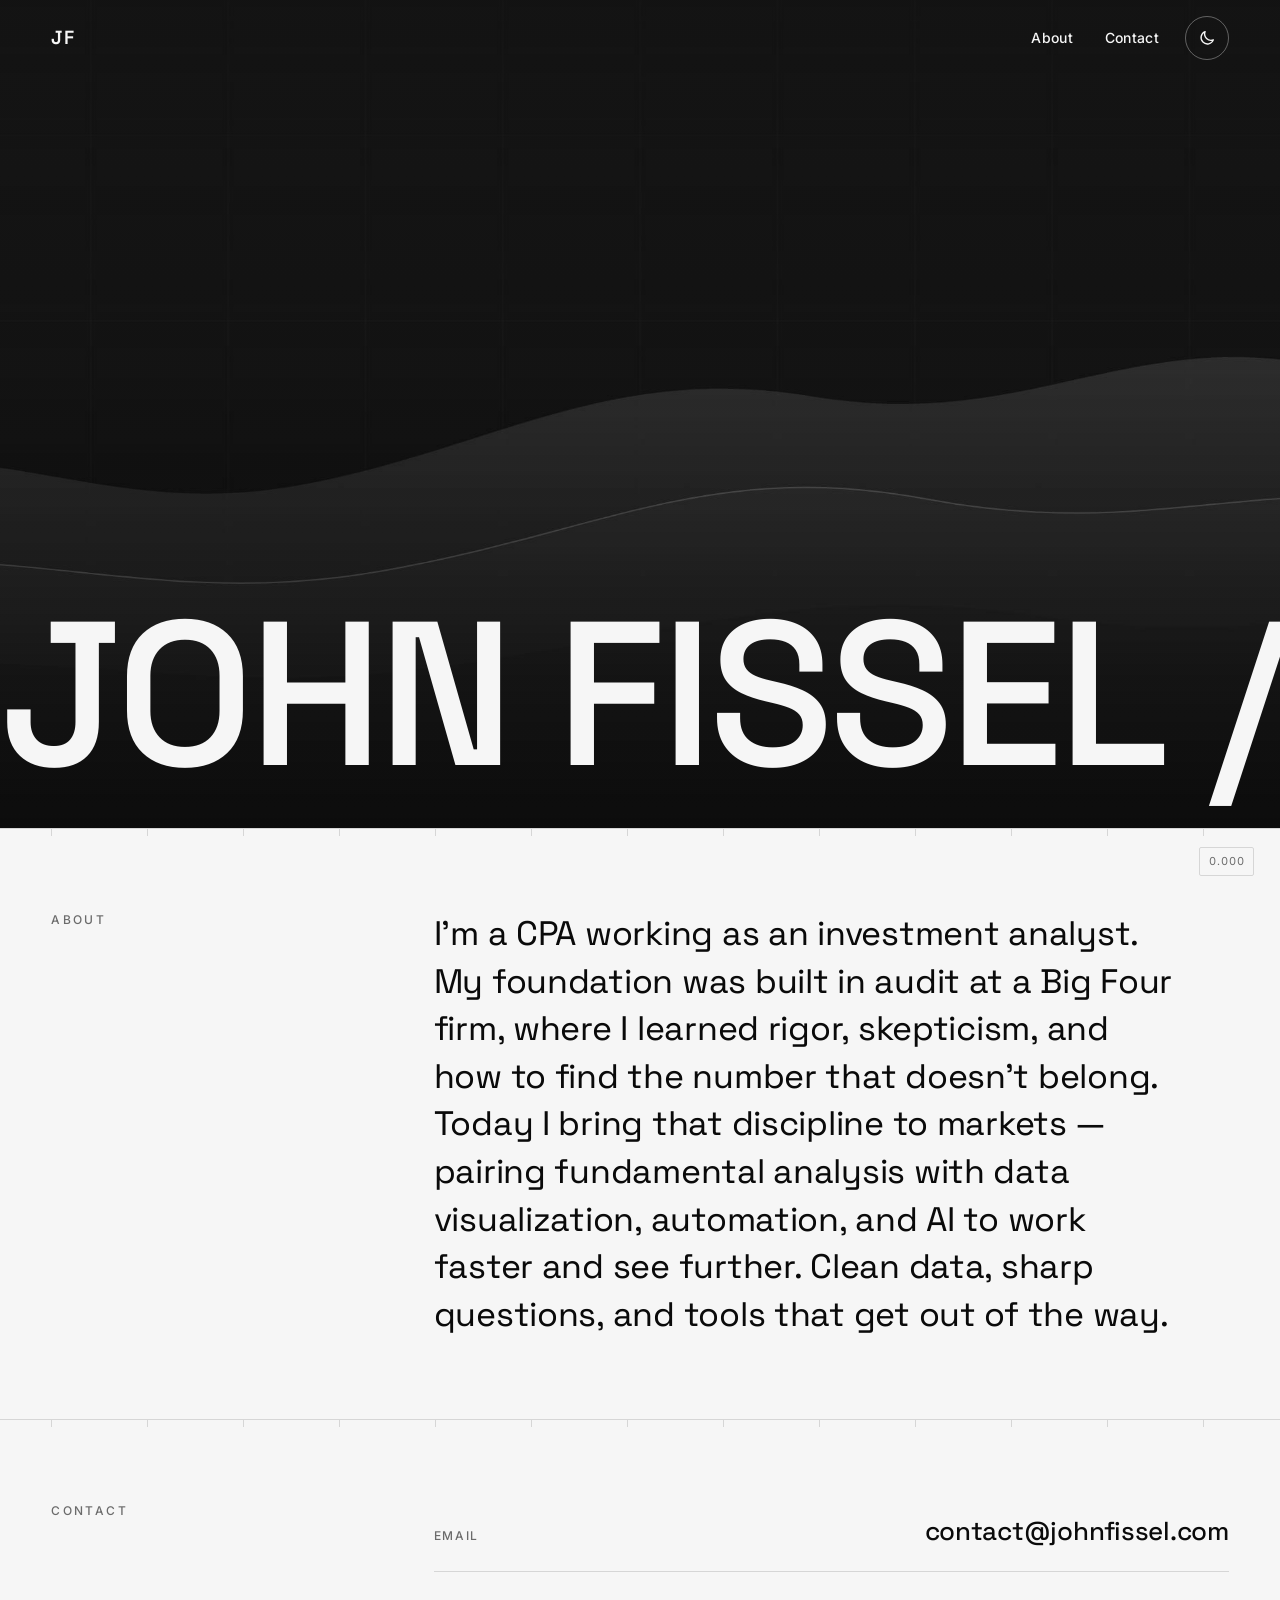
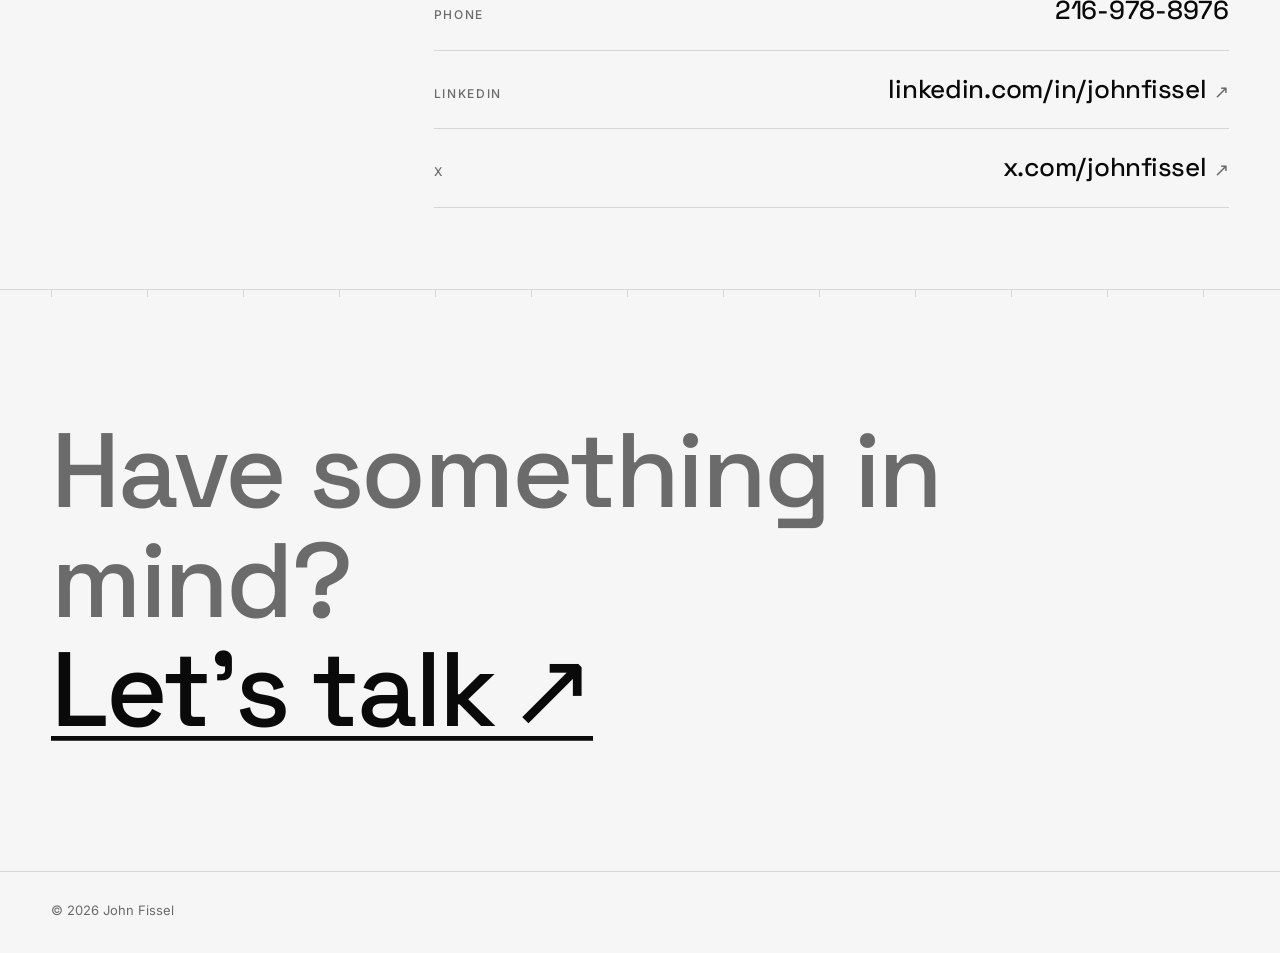
==== index.html @ 2fc59a54 "Merge pull request #1 from jfissel/claude/fissel-personal-website-skhqbv Add complete personal site " ====
<!doctype html>
<html lang="en">
<head>
  <meta charset="utf-8">
  <meta name="viewport" content="width=device-width, initial-scale=1">
  <title>John Fissel — CPA / Investment Analyst</title>
  <meta name="description" content="John Fissel is a CPA working as an investment analyst — pairing fundamental analysis with data visualization, automation, analytics, and AI.">
  <link rel="canonical" href="https://johnfissel.com/">

  <meta name="theme-color" media="(prefers-color-scheme: light)" content="#f6f6f6">
  <meta name="theme-color" media="(prefers-color-scheme: dark)" content="#0a0a0a">

  <meta property="og:type" content="website">
  <meta property="og:url" content="https://johnfissel.com/">
  <meta property="og:title" content="John Fissel — CPA / Investment Analyst">
  <meta property="og:description" content="CPA working as an investment analyst — data visualization, automation, analytics, and AI.">
  <meta property="og:image" content="https://johnfissel.com/assets/og.png">
  <meta property="og:image:width" content="1200">
  <meta property="og:image:height" content="630">
  <meta property="og:image:alt" content="John Fissel — CPA / Investment Analyst">
  <meta name="twitter:card" content="summary_large_image">
  <meta name="twitter:title" content="John Fissel — CPA / Investment Analyst">
  <meta name="twitter:description" content="CPA working as an investment analyst — data visualization, automation, analytics, and AI.">
  <meta name="twitter:image" content="https://johnfissel.com/assets/og.png">
  <meta name="twitter:creator" content="@johnfissel">

  <link rel="icon" href="/assets/icon.svg" type="image/svg+xml">
  <link rel="apple-touch-icon" href="/assets/apple-touch-icon.png">

  <link rel="preload" href="/assets/fonts/space-grotesk-var.06408904.woff2" as="font" type="font/woff2" crossorigin>
  <link rel="preload" href="/assets/fonts/inter-var.3100e775.woff2" as="font" type="font/woff2" crossorigin>

  <script>(function(){var d=document.documentElement;d.classList.add("js");try{var t=localStorage.getItem("theme");if(t==="light"||t==="dark")d.dataset.theme=t;}catch(e){}})()</script>

  <link rel="stylesheet" href="/styles.css">
  <script src="/main.js" defer></script>

  <script type="application/ld+json">{"@context":"https://schema.org","@type":"Person","name":"John Fissel","url":"https://johnfissel.com/","jobTitle":"CPA / Investment Analyst","email":"mailto:contact@johnfissel.com","sameAs":["https://www.linkedin.com/in/johnfissel/","https://x.com/johnfissel"]}</script>
</head>
<body id="top">
  <a class="skip" href="#main">Skip to content</a>

  <header class="site-head">
    <nav class="nav" aria-label="Primary">
      <a class="brand" href="#top" aria-label="John Fissel — home">JF</a>
      <ul class="nav-links">
        <li><a class="nav-link u-sweep" href="#about">About</a></li>
        <li><a class="nav-link u-sweep" href="#contact">Contact</a></li>
      </ul>
      <button class="theme-toggle" id="theme-toggle" type="button" aria-label="Toggle dark mode" aria-pressed="false">
        <svg class="icon-sun" viewBox="0 0 24 24" width="18" height="18" aria-hidden="true" fill="none" stroke="currentColor" stroke-width="1.75" stroke-linecap="round">
          <circle cx="12" cy="12" r="4.25"></circle>
          <path d="M12 2.5v2.4M12 19.1v2.4M2.5 12h2.4M19.1 12h2.4M5.28 5.28l1.7 1.7M17.02 17.02l1.7 1.7M18.72 5.28l-1.7 1.7M6.98 17.02l-1.7 1.7"></path>
        </svg>
        <svg class="icon-moon" viewBox="0 0 24 24" width="18" height="18" aria-hidden="true" fill="none" stroke="currentColor" stroke-width="1.75" stroke-linecap="round" stroke-linejoin="round">
          <path d="M20.5 14.5A8.5 8.5 0 0 1 9.5 3.5a8.5 8.5 0 1 0 11 11Z"></path>
        </svg>
      </button>
    </nav>
  </header>

  <main id="main">
    <section class="hero" aria-labelledby="hero-name">
      <div class="hero-media">
        <!-- ============================================================
             HERO IMAGE — swap here.
             Replace /assets/hero.jpg with any photo (same filename, or
             update this src). Keep width/height in the same ~16:9 ratio.
             CSS applies filter:grayscale(1) + a bottom scrim, so any
             color photo goes monochrome and the name stays readable.
             ============================================================ -->
        <img src="/assets/hero.jpg" width="2400" height="1350" alt="Abstract grayscale landscape of layered chart-like ridgelines" fetchpriority="high" decoding="async">
      </div>
      <h1 class="hero-line" id="hero-name">
        <span class="hero-line-in">
          <span class="marquee-track">
            <span class="marquee-item">John Fissel&nbsp;/ CPA&nbsp;/ Investment Analyst&nbsp;/&nbsp;</span>
            <span class="marquee-item" aria-hidden="true">John Fissel&nbsp;/ CPA&nbsp;/ Investment Analyst&nbsp;/&nbsp;</span>
          </span>
        </span>
      </h1>
    </section>

    <section class="section" id="about" data-reveal>
      <div class="rail">
        <h2 class="label">About</h2>
      </div>
      <div class="content reveal-group">
        <p class="lede">I’m a CPA working as an investment analyst. My foundation was built in audit at a Big&nbsp;Four firm, where I learned rigor, skepticism, and how to find the number that doesn’t belong. Today I bring that discipline to markets — pairing fundamental analysis with data visualization, automation, and AI to work faster and see further. Clean data, sharp questions, and tools that get out of the way.</p>
      </div>
    </section>

    <section class="section" id="contact" data-reveal>
      <div class="rail">
        <h2 class="label">Contact</h2>
      </div>
      <div class="content">
        <ul class="contact-list reveal-group">
          <li>
            <a class="contact-row" href="mailto:contact@johnfissel.com">
              <span class="contact-label">Email</span>
              <span class="contact-value u-sweep">contact@johnfissel.com</span>
            </a>
          </li>
          <li>
            <a class="contact-row" href="tel:+12169788976">
              <span class="contact-label">Phone</span>
              <span class="contact-value u-sweep">216-978-8976</span>
            </a>
          </li>
          <li>
            <a class="contact-row" href="https://www.linkedin.com/in/johnfissel/" target="_blank" rel="noopener">
              <span class="contact-label">LinkedIn</span>
              <span class="contact-value u-sweep">linkedin.com/in/johnfissel<span class="ext" aria-hidden="true">&nearr;</span></span>
            </a>
          </li>
          <li>
            <a class="contact-row" href="https://x.com/johnfissel" target="_blank" rel="noopener">
              <span class="contact-label">X</span>
              <span class="contact-value u-sweep">x.com/johnfissel<span class="ext" aria-hidden="true">&nearr;</span></span>
            </a>
          </li>
        </ul>
      </div>
    </section>

    <section class="cta section" data-reveal>
      <p class="cta-line">
        <span class="cta-quiet">Have something in mind?</span>
        <a class="cta-link" href="mailto:contact@johnfissel.com">Let’s talk<span class="cta-arrow" aria-hidden="true">&nearr;</span></a>
      </p>
    </section>
  </main>

  <footer class="site-foot">
    <p>© <span id="year">2026</span> John Fissel</p>
  </footer>

  <div class="readout" id="readout" aria-hidden="true"><span id="readout-n">0.000</span></div>
</body>
</html>
---- styles.css ----
/* ============================================================
   John Fissel — johnfissel.com
   Monochrome editorial. No dependencies, no build step.
   ============================================================ */

/* ---------- Fonts (self-hosted, variable) ---------- */

@font-face {
  font-family: "Space Grotesk";
  src: url("/assets/fonts/space-grotesk-var.06408904.woff2") format("woff2");
  font-weight: 300 700;
  font-style: normal;
  font-display: swap;
}

@font-face {
  font-family: "Inter";
  src: url("/assets/fonts/inter-var.3100e775.woff2") format("woff2");
  font-weight: 100 900;
  font-style: normal;
  font-display: swap;
}

/* Metric-matched fallbacks — prevent layout shift during font swap */
@font-face {
  font-family: "Space Grotesk Fallback";
  src: local("Arial");
  size-adjust: 101%;
  ascent-override: 98%;
  descent-override: 29%;
  line-gap-override: 0%;
}

@font-face {
  font-family: "Inter Fallback";
  src: local("Arial");
  size-adjust: 107%;
  ascent-override: 90%;
  descent-override: 22.5%;
  line-gap-override: 0%;
}

/* ---------- Design tokens: the grayscale ramp ---------- */

:root {
  /* ramp: near-black → near-white */
  --g-ink:      #0a0a0a;
  --g-coal:     #161616;
  --g-graphite: #2e2e2e;
  --g-slate:    #555555;
  --g-steel:    #6b6b6b; /* muted text on light — 4.9:1 on paper */
  --g-silver:   #9a9a9a; /* muted text on dark  — 7.0:1 on ink   */
  --g-mist:     #d6d6d6;
  --g-fog:      #ededed;
  --g-paper:    #f6f6f6;

  /* semantic (light theme) */
  --bg: var(--g-paper);
  --ink: var(--g-ink);
  --muted: var(--g-steel);
  --hairline: var(--g-mist);
  --surface: var(--g-fog);

  --font-display: "Space Grotesk", "Space Grotesk Fallback", system-ui, sans-serif;
  --font-body: "Inter", "Inter Fallback", system-ui, sans-serif;

  --pad: clamp(1.25rem, 4vw, 4rem);
  --maxw: 84rem;

  --ease-out: cubic-bezier(0.16, 1, 0.3, 1);

  color-scheme: light;
}

@media (prefers-color-scheme: dark) {
  :root:not([data-theme="light"]) {
    --bg: var(--g-ink);
    --ink: var(--g-paper);
    --muted: var(--g-silver);
    --hairline: var(--g-graphite);
    --surface: var(--g-coal);
    color-scheme: dark;
  }
}

:root[data-theme="dark"] {
  --bg: var(--g-ink);
  --ink: var(--g-paper);
  --muted: var(--g-silver);
  --hairline: var(--g-graphite);
  --surface: var(--g-coal);
  color-scheme: dark;
}

/* ---------- Base ---------- */

*,
*::before,
*::after { box-sizing: border-box; }

html {
  scroll-behavior: smooth;
  -webkit-text-size-adjust: 100%;
}

@media (prefers-reduced-motion: reduce) {
  html { scroll-behavior: auto; }
}

body {
  margin: 0;
  background: var(--bg);
  color: var(--ink);
  font-family: var(--font-body);
  font-size: clamp(1rem, 0.95rem + 0.25vw, 1.125rem);
  line-height: 1.6;
  overflow-x: clip;
}

img { max-width: 100%; height: auto; display: block; }

a { color: inherit; text-decoration: none; }

:focus-visible {
  outline: 2px solid var(--ink);
  outline-offset: 3px;
  border-radius: 2px;
}

::selection { background: var(--ink); color: var(--bg); }

.skip {
  position: absolute;
  left: 1rem;
  top: -3.5rem;
  z-index: 100;
  padding: 0.75rem 1.25rem;
  background: var(--ink);
  color: var(--bg);
  font-size: 0.875rem;
  transition: top 0.2s;
}

.skip:focus-visible { top: 1rem; outline-color: var(--bg); }

/* ---------- Underline sweep ---------- */

.u-sweep {
  background-image: linear-gradient(currentColor, currentColor);
  background-repeat: no-repeat;
  background-size: 0% 1px;
  background-position: 0 100%;
  transition: background-size 0.4s var(--ease-out);
}

a:hover .u-sweep,
a.u-sweep:hover,
a:focus-visible .u-sweep,
a.u-sweep:focus-visible { background-size: 100% 1px; }

/* ---------- Header / nav (transparent, overlays the hero) ---------- */

.site-head {
  position: absolute;
  top: 0;
  left: 0;
  right: 0;
  z-index: 10;
  color: var(--g-paper);
}

.site-head :focus-visible { outline-color: var(--g-paper); }

.nav {
  display: flex;
  align-items: center;
  gap: 0.25rem;
  min-height: 4.5rem;
  max-width: var(--maxw);
  margin-inline: auto;
  padding: 0.25rem var(--pad) 0;
}

.brand {
  font-family: var(--font-display);
  font-weight: 600;
  font-size: 1.1875rem;
  letter-spacing: 0.04em;
  padding: 0.75rem 0.75rem 0.75rem 0;
  margin-right: auto;
}

.nav-links {
  display: flex;
  align-items: center;
  list-style: none;
  margin: 0;
  padding: 0;
  gap: 0.25rem;
}

.nav-link {
  display: inline-block;
  padding: 0.75rem 0.875rem;
  font-size: 0.875rem;
  font-weight: 500;
  letter-spacing: 0.02em;
}

.nav-link.u-sweep {
  background-position: 0.875rem calc(100% - 0.5rem);
}

.nav-link.u-sweep:hover,
.nav-link.u-sweep:focus-visible {
  background-size: calc(100% - 1.75rem) 1px;
}

.theme-toggle {
  display: grid;
  place-items: center;
  width: 2.75rem;
  height: 2.75rem;
  margin-left: 0.5rem;
  padding: 0;
  border: 1px solid rgb(246 246 246 / 0.35);
  border-radius: 50%;
  background: transparent;
  color: currentColor;
  cursor: pointer;
  transition: border-color 0.25s, transform 0.25s var(--ease-out);
}

.theme-toggle:hover { border-color: var(--g-paper); }
.theme-toggle:active { transform: scale(0.92); }

/* both icons stacked in the same cell; the active one rotates/fades in */
.theme-toggle svg { grid-area: 1 / 1; }

.theme-toggle .icon-sun { opacity: 0; transform: rotate(-90deg) scale(0.5); }
.theme-toggle .icon-moon { opacity: 1; transform: none; }

@media (prefers-color-scheme: dark) {
  html:not([data-theme]) .theme-toggle .icon-sun { opacity: 1; transform: none; }
  html:not([data-theme]) .theme-toggle .icon-moon { opacity: 0; transform: rotate(90deg) scale(0.5); }
}

:root[data-theme="dark"] .theme-toggle .icon-sun { opacity: 1; transform: none; }
:root[data-theme="dark"] .theme-toggle .icon-moon { opacity: 0; transform: rotate(90deg) scale(0.5); }
:root[data-theme="light"] .theme-toggle .icon-sun { opacity: 0; transform: rotate(-90deg) scale(0.5); }
:root[data-theme="light"] .theme-toggle .icon-moon { opacity: 1; transform: none; }

/* ---------- Hero ---------- */

.hero {
  position: relative;
  overflow: hidden;
  min-height: min(92svh, 62rem);
  display: flex;
  align-items: flex-end;
}

.hero-media {
  position: absolute;
  inset: 0;
  overflow: hidden;
}

.hero-media img {
  position: absolute;
  left: 0;
  top: -6%;
  width: 100%;
  height: 112%;
  object-fit: cover;
  filter: grayscale(1);
  will-change: transform;
}

/* scrim so the name passes contrast over any future photo */
.hero-media::after {
  content: "";
  position: absolute;
  inset: 0;
  background: linear-gradient(180deg, rgb(10 10 10 / 0.45) 0%, rgb(10 10 10 / 0.12) 45%, rgb(10 10 10 / 0.62) 100%);
}

/* one enormous line, drifting horizontally like a slow ticker */
.hero-line {
  position: relative;
  z-index: 1;
  width: 100%;
  margin: 0;
  padding-bottom: clamp(1.25rem, 4vh, 3rem);
  overflow: hidden;
  white-space: nowrap;
  color: var(--g-paper);
  font-family: var(--font-display);
  font-weight: 550;
  font-size: clamp(3.75rem, 16vw, 17rem);
  line-height: 0.95;
  letter-spacing: -0.025em;
  text-transform: uppercase;
}

.hero-line-in { display: inline-block; }

.marquee-track {
  display: inline-block;
  will-change: transform;
}

.marquee-item { display: inline-block; }

/* ---------- Sections: label rail + content ---------- */

.section {
  position: relative;
  max-width: var(--maxw);
  margin-inline: auto;
  padding: clamp(3.5rem, 9vh, 7rem) var(--pad);
  border-top: 1px solid var(--hairline);
}

/* axis ticks along each section's top rule — the chart-grid signature */
.section::before {
  content: "";
  position: absolute;
  top: 0;
  left: var(--pad);
  right: var(--pad);
  height: 7px;
  background-image: linear-gradient(90deg, var(--hairline) 0 1px, transparent 1px);
  background-size: 6rem 100%;
  background-repeat: repeat-x;
}

.section:first-of-type { border-top: 0; }
.section:first-of-type::before { content: none; }

#about, #contact {
  display: grid;
  grid-template-columns: 1fr;
  gap: 2rem;
}

.rail {
  display: flex;
  align-items: baseline;
  gap: 0.75rem;
}

.label {
  margin: 0;
  font-family: var(--font-body);
  font-size: 0.75rem;
  font-weight: 500;
  letter-spacing: 0.2em;
  text-transform: uppercase;
  color: var(--muted);
}

.lede {
  margin: 0;
  max-width: 34ch;
  font-family: var(--font-display);
  font-weight: 420;
  font-size: clamp(1.375rem, 1.05rem + 1.6vw, 2.125rem);
  line-height: 1.4;
  letter-spacing: -0.008em;
  text-wrap: pretty;
}

/* ---------- Contact ---------- */

.contact-list {
  list-style: none;
  margin: -0.5rem 0 0;
  padding: 0;
}

.contact-row {
  display: flex;
  align-items: baseline;
  justify-content: space-between;
  gap: 1rem;
  flex-wrap: wrap;
  padding: 1.125rem 0;
  border-bottom: 1px solid var(--hairline);
}

.contact-label {
  flex: 0 0 6.5rem;
  font-size: 0.75rem;
  font-weight: 500;
  letter-spacing: 0.14em;
  text-transform: uppercase;
  color: var(--muted);
  transition: color 0.25s;
}

.contact-row:hover .contact-label { color: var(--ink); }

.contact-value {
  font-family: var(--font-display);
  font-weight: 480;
  font-size: clamp(1.125rem, 1rem + 0.9vw, 1.625rem);
  letter-spacing: -0.01em;
  overflow-wrap: anywhere;
}

.ext {
  display: inline-block;
  margin-left: 0.4em;
  font-size: 0.7em;
  color: var(--muted);
  transition: transform 0.3s var(--ease-out), color 0.25s;
}

.contact-row:hover .ext {
  transform: translate(0.15em, -0.15em);
  color: var(--ink);
}

/* ---------- CTA ---------- */

.cta { padding-block: clamp(5rem, 14vh, 10rem); }

.cta-line {
  margin: 0;
  font-family: var(--font-display);
  font-weight: 500;
  font-size: clamp(2.375rem, 1rem + 7vw, 7.25rem);
  line-height: 1.04;
  letter-spacing: -0.025em;
}

.cta-quiet {
  display: block;
  color: var(--muted);
}

.cta-link {
  display: inline-block;
  background-image: linear-gradient(currentColor, currentColor);
  background-repeat: no-repeat;
  background-size: 100% 0.045em;
  background-position: 0 96%;
  transition: background-size 0.4s var(--ease-out);
}

.cta-link:hover,
.cta-link:focus-visible { background-size: 0% 0.045em; }

.cta-arrow {
  display: inline-block;
  margin-left: 0.12em;
  transition: transform 0.35s var(--ease-out);
}

.cta-link:hover .cta-arrow { transform: translate(0.08em, -0.08em); }

/* ---------- Footer ---------- */

.site-foot {
  max-width: var(--maxw);
  margin-inline: auto;
  padding: 1.75rem var(--pad) 2rem;
  border-top: 1px solid var(--hairline);
}

.site-foot p {
  margin: 0;
  font-size: 0.8125rem;
  color: var(--muted);
}

/* ---------- The index: scroll-position readout ---------- */

.readout {
  position: fixed;
  right: clamp(0.875rem, 2vw, 2rem);
  bottom: clamp(0.875rem, 2vw, 1.5rem);
  z-index: 50;
  padding: 0.3rem 0.55rem;
  border: 1px solid var(--hairline);
  border-radius: 2px;
  background: var(--bg);
  font-variant-numeric: tabular-nums;
  font-size: 0.6875rem;
  letter-spacing: 0.08em;
  color: var(--muted);
  pointer-events: none;
}

html:not(.js) .readout { display: none; }
html:not(.js) .theme-toggle { display: none; }

/* ---------- Cursor dot (fine pointers only, added by JS) ---------- */

.cursor-dot {
  position: fixed;
  left: 0;
  top: 0;
  z-index: 200;
  width: 6px;
  height: 6px;
  margin: -3px 0 0 -3px;
  border-radius: 50%;
  background: #fff;
  mix-blend-mode: difference;
  pointer-events: none;
  opacity: 0;
  transition: opacity 0.25s, width 0.25s, height 0.25s, margin 0.25s;
}

.cursor-dot.on { opacity: 0.9; }

.cursor-dot.grow {
  width: 14px;
  height: 14px;
  margin: -7px 0 0 -7px;
  opacity: 0.45;
}

/* ============================================================
   Motion. Everything below is skipped for reduced-motion users
   (they get instant, static rendering) and all animations touch
   only transform + opacity.
   ============================================================ */

@media (prefers-reduced-motion: no-preference) {

  /* -- page-load sequence: pure CSS, runs with or without JS -- */

  .hero-media {
    animation: hero-zoom 1.6s var(--ease-out) both;
  }

  @keyframes hero-zoom {
    from { transform: scale(1.055); }
    to { transform: none; }
  }

  .hero-line-in {
    animation: rise 0.9s var(--ease-out) 0.15s both;
  }

  @keyframes rise {
    from { transform: translateY(110%); }
    to { transform: none; }
  }

  /* slow endless drift; track holds two copies, so -50% loops seamlessly */
  .marquee-track {
    animation: marquee 90s linear infinite;
  }

  @keyframes marquee {
    to { transform: translateX(-50%); }
  }

  /* theme toggle: icons rotate/fade through the switch */
  .theme-toggle svg {
    transition: transform 0.5s var(--ease-out), opacity 0.3s linear;
  }

  /* whole-page crossfade while the theme flips; .theme-anim is added by JS
     for ~0.5s around the switch */
  html.theme-anim,
  html.theme-anim body,
  html.theme-anim * {
    transition:
      background-color 0.5s ease,
      color 0.5s ease,
      border-color 0.5s ease,
      fill 0.5s ease,
      stroke 0.5s ease,
      transform 0.5s var(--ease-out) !important;
  }

  .brand { animation: fade-in 0.6s ease 0.1s both; }
  .nav-links li:nth-child(1) { animation: fade-in 0.6s ease 0.3s both; }
  .nav-links li:nth-child(2) { animation: fade-in 0.6s ease 0.42s both; }
  .theme-toggle { animation: fade-in 0.6s ease 0.54s both; }

  @keyframes fade-in {
    from { opacity: 0; transform: translateY(-6px); }
    to { opacity: 1; transform: none; }
  }

  /* -- scroll reveals: only when JS is present to add .in -- */

  html.js [data-reveal] .reveal-group > *,
  html.js .cta .cta-line {
    opacity: 0;
    transform: translateY(1.75rem);
    transition: opacity 0.8s var(--ease-out), transform 0.8s var(--ease-out);
  }

  html.js [data-reveal] .rail {
    opacity: 0;
    transition: opacity 0.8s var(--ease-out);
  }

  html.js [data-reveal] .reveal-group > *:nth-child(2) { transition-delay: 0.09s; }
  html.js [data-reveal] .reveal-group > *:nth-child(3) { transition-delay: 0.18s; }
  html.js [data-reveal] .reveal-group > *:nth-child(4) { transition-delay: 0.27s; }
  html.js [data-reveal] .reveal-group > *:nth-child(5) { transition-delay: 0.36s; }

  html.js [data-reveal].in .reveal-group > *,
  html.js [data-reveal].in .rail,
  html.js .cta.in .cta-line {
    opacity: 1;
    transform: none;
  }
}

/* ---------- Wider screens: the two-column editorial grid ---------- */

@media (min-width: 48rem) {
  #about, #contact {
    grid-template-columns: minmax(0, 1fr) minmax(0, 2.4fr);
    gap: var(--pad);
  }

  .rail {
    flex-direction: column;
    gap: 0.5rem;
  }
}
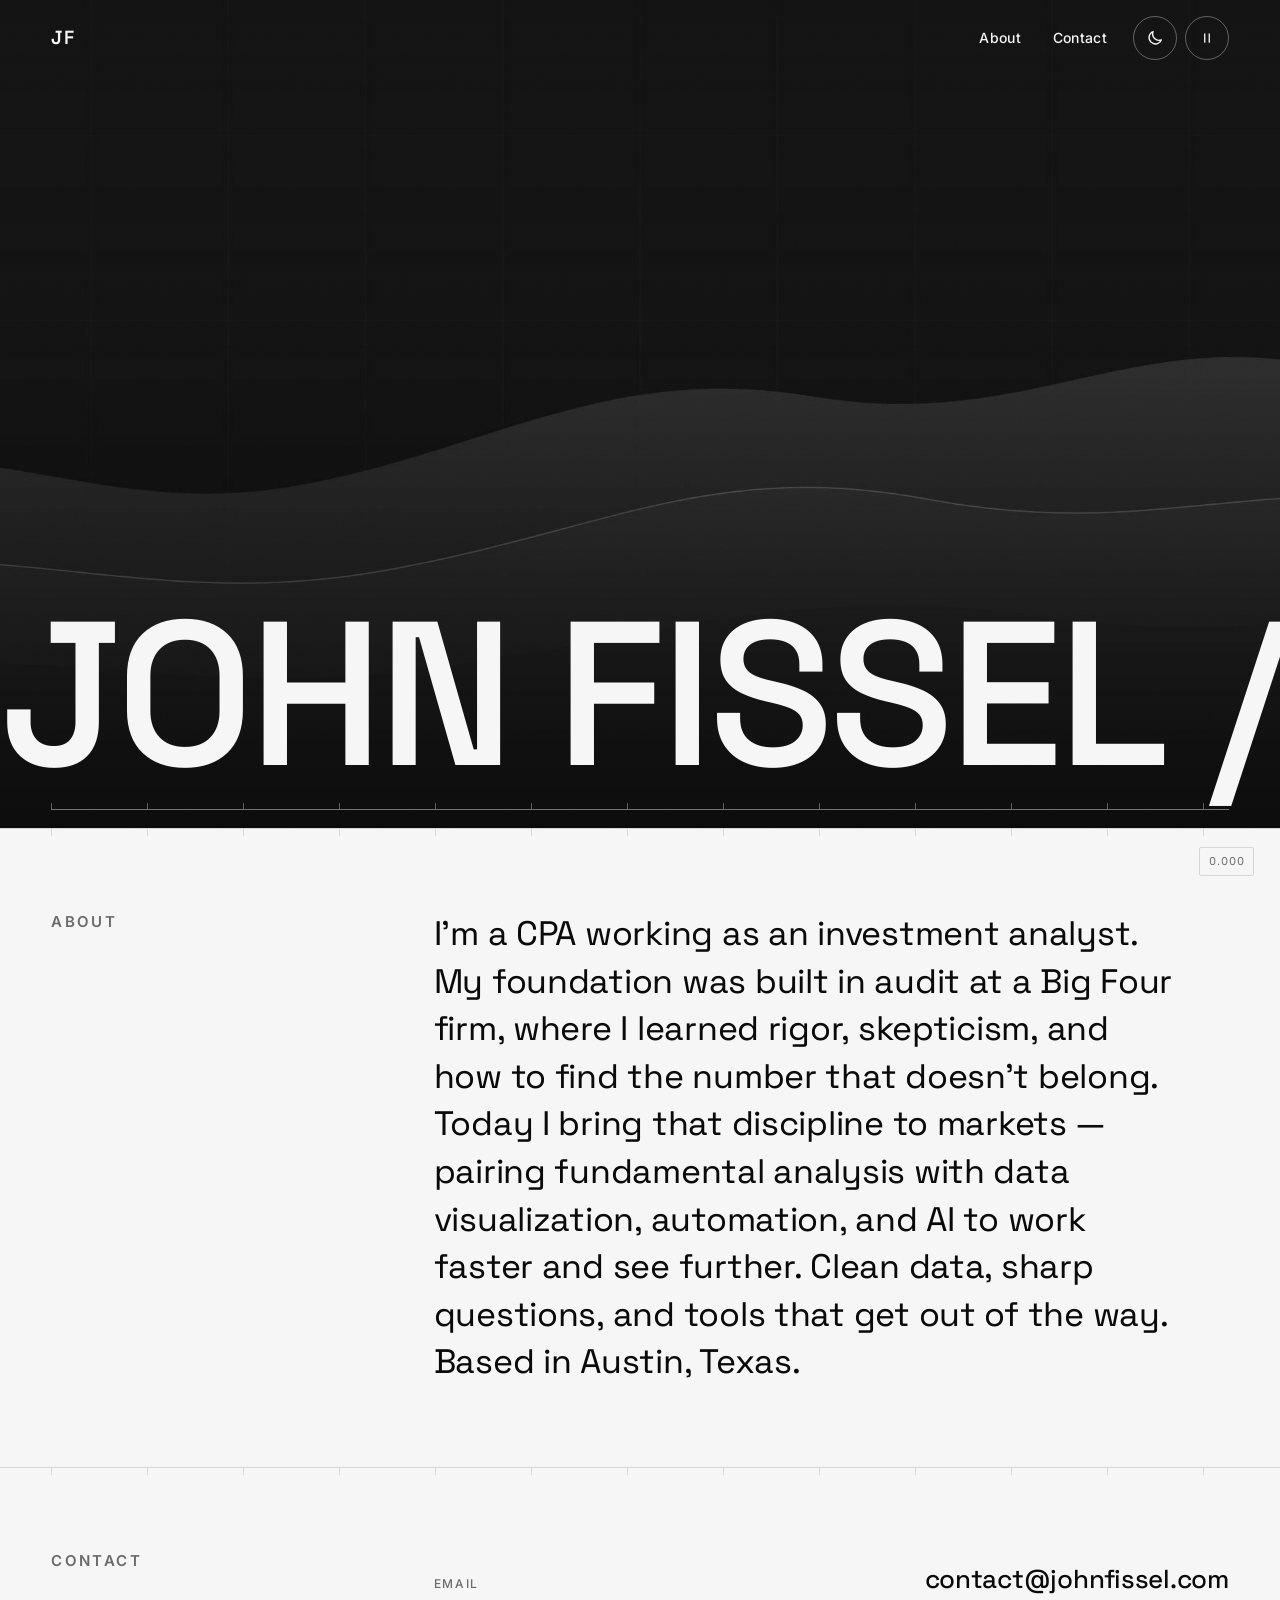
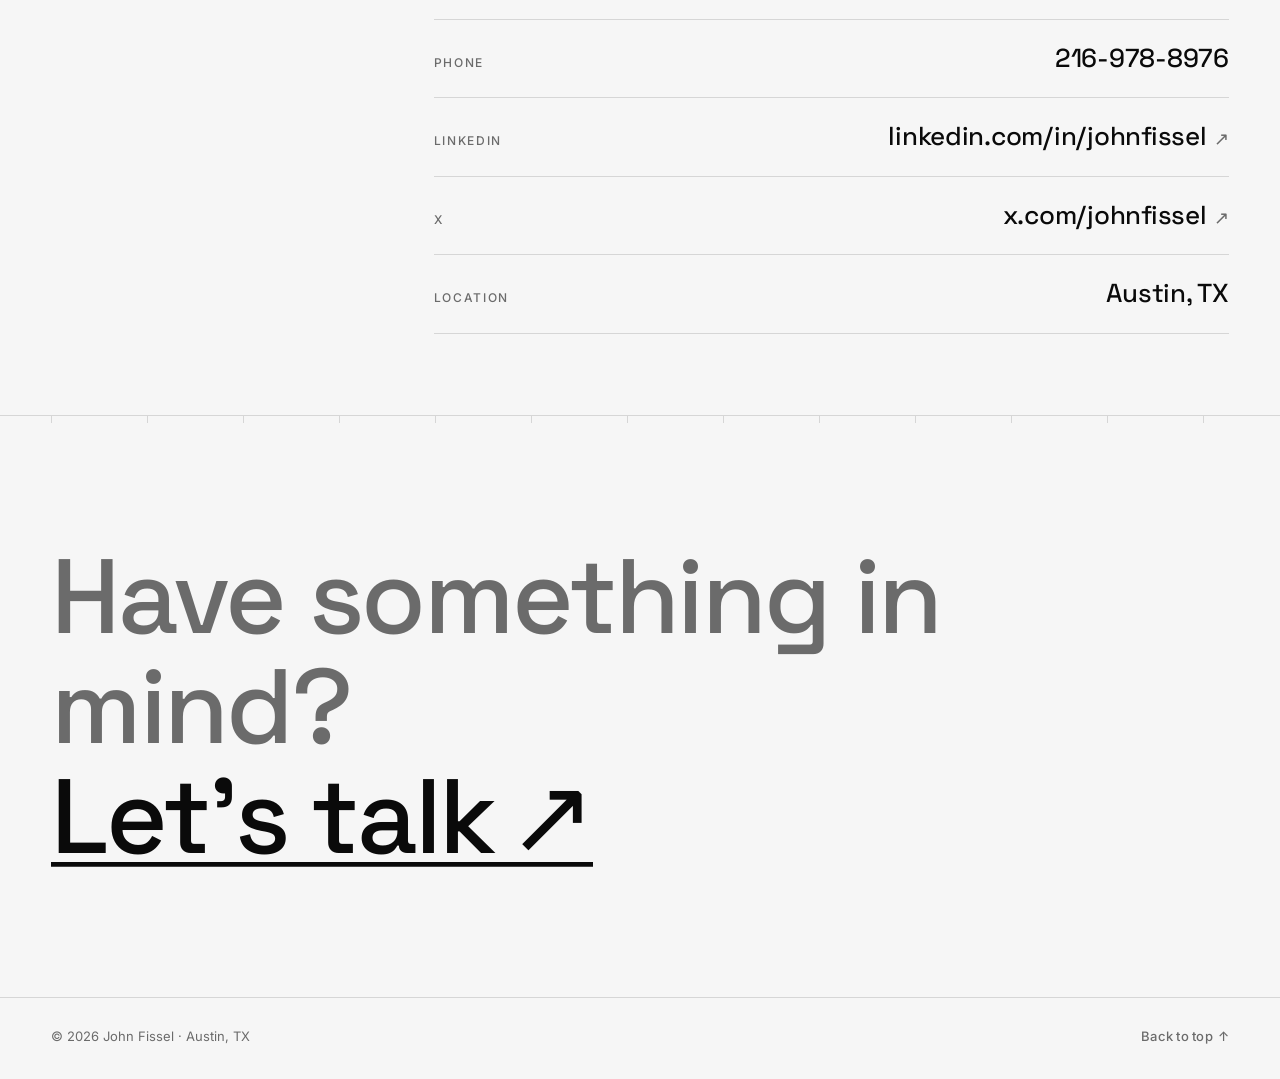
==== commit 1beaa30e: "Add a11y, polish, and analytics groundwork - Add pause/play control for the hero ticker (WCAG 2.2.2)" ====
--- a/index.html
+++ b/index.html
@@ -4,13 +4,14 @@
   <meta charset="utf-8">
   <meta name="viewport" content="width=device-width, initial-scale=1">
   <title>John Fissel — CPA / Investment Analyst</title>
-  <meta name="description" content="John Fissel is a CPA working as an investment analyst — pairing fundamental analysis with data visualization, automation, analytics, and AI.">
+  <meta name="description" content="John Fissel is a CPA working as an investment analyst — pairing fundamental analysis with data visualization, automation, analytics, and AI. Based in Austin, TX.">
   <link rel="canonical" href="https://johnfissel.com/">
 
   <meta name="theme-color" media="(prefers-color-scheme: light)" content="#f6f6f6">
   <meta name="theme-color" media="(prefers-color-scheme: dark)" content="#0a0a0a">
 
   <meta property="og:type" content="website">
+  <meta property="og:site_name" content="John Fissel">
   <meta property="og:url" content="https://johnfissel.com/">
   <meta property="og:title" content="John Fissel — CPA / Investment Analyst">
   <meta property="og:description" content="CPA working as an investment analyst — data visualization, automation, analytics, and AI.">
@@ -35,7 +36,7 @@
   <link rel="stylesheet" href="/styles.css">
   <script src="/main.js" defer></script>
 
-  <script type="application/ld+json">{"@context":"https://schema.org","@type":"Person","name":"John Fissel","url":"https://johnfissel.com/","jobTitle":"CPA / Investment Analyst","email":"mailto:contact@johnfissel.com","sameAs":["https://www.linkedin.com/in/johnfissel/","https://x.com/johnfissel"]}</script>
+  <script type="application/ld+json">{"@context":"https://schema.org","@type":"Person","name":"John Fissel","url":"https://johnfissel.com/","jobTitle":"CPA / Investment Analyst","email":"mailto:contact@johnfissel.com","address":{"@type":"PostalAddress","addressLocality":"Austin","addressRegion":"TX","addressCountry":"US"},"sameAs":["https://www.linkedin.com/in/johnfissel/","https://x.com/johnfissel"]}</script>
 </head>
 <body id="top">
   <a class="skip" href="#main">Skip to content</a>
@@ -47,13 +48,21 @@
         <li><a class="nav-link u-sweep" href="#about">About</a></li>
         <li><a class="nav-link u-sweep" href="#contact">Contact</a></li>
       </ul>
-      <button class="theme-toggle" id="theme-toggle" type="button" aria-label="Toggle dark mode" aria-pressed="false">
+      <button class="icon-btn theme-toggle" id="theme-toggle" type="button" aria-label="Toggle dark mode" aria-pressed="false">
         <svg class="icon-sun" viewBox="0 0 24 24" width="18" height="18" aria-hidden="true" fill="none" stroke="currentColor" stroke-width="1.75" stroke-linecap="round">
           <circle cx="12" cy="12" r="4.25"></circle>
           <path d="M12 2.5v2.4M12 19.1v2.4M2.5 12h2.4M19.1 12h2.4M5.28 5.28l1.7 1.7M17.02 17.02l1.7 1.7M18.72 5.28l-1.7 1.7M6.98 17.02l-1.7 1.7"></path>
         </svg>
         <svg class="icon-moon" viewBox="0 0 24 24" width="18" height="18" aria-hidden="true" fill="none" stroke="currentColor" stroke-width="1.75" stroke-linecap="round" stroke-linejoin="round">
           <path d="M20.5 14.5A8.5 8.5 0 0 1 9.5 3.5a8.5 8.5 0 1 0 11 11Z"></path>
+        </svg>
+      </button>
+      <button class="icon-btn marquee-toggle" id="marquee-toggle" type="button" aria-label="Pause the scrolling headline" aria-pressed="false">
+        <svg class="icon-pause" viewBox="0 0 24 24" width="18" height="18" aria-hidden="true" fill="none" stroke="currentColor" stroke-width="1.75" stroke-linecap="round">
+          <path d="M9 6.5v11M15 6.5v11"></path>
+        </svg>
+        <svg class="icon-play" viewBox="0 0 24 24" width="18" height="18" aria-hidden="true" fill="none" stroke="currentColor" stroke-width="1.75" stroke-linecap="round" stroke-linejoin="round">
+          <path d="M8.5 6.2v11.6L18 12Z"></path>
         </svg>
       </button>
     </nav>
@@ -86,7 +95,7 @@
         <h2 class="label">About</h2>
       </div>
       <div class="content reveal-group">
-        <p class="lede">I’m a CPA working as an investment analyst. My foundation was built in audit at a Big&nbsp;Four firm, where I learned rigor, skepticism, and how to find the number that doesn’t belong. Today I bring that discipline to markets — pairing fundamental analysis with data visualization, automation, and AI to work faster and see further. Clean data, sharp questions, and tools that get out of the way.</p>
+        <p class="lede">I’m a CPA working as an investment analyst. My foundation was built in audit at a Big&nbsp;Four firm, where I learned rigor, skepticism, and how to find the number that doesn’t belong. Today I bring that discipline to markets — pairing fundamental analysis with data visualization, automation, and AI to work faster and see further. Clean data, sharp questions, and tools that get out of the way. Based in Austin, Texas.</p>
       </div>
     </section>
 
@@ -120,6 +129,12 @@
               <span class="contact-value u-sweep">x.com/johnfissel<span class="ext" aria-hidden="true">&nearr;</span></span>
             </a>
           </li>
+          <li>
+            <div class="contact-row">
+              <span class="contact-label">Location</span>
+              <span class="contact-value">Austin, TX</span>
+            </div>
+          </li>
         </ul>
       </div>
     </section>
@@ -133,9 +148,17 @@
   </main>
 
   <footer class="site-foot">
-    <p>© <span id="year">2026</span> John Fissel</p>
+    <p>© <span id="year">2026</span> John Fissel · Austin, TX</p>
+    <a class="foot-top u-sweep" href="#top">Back to top<span class="foot-top-arrow" aria-hidden="true">&uarr;</span></a>
   </footer>
 
   <div class="readout" id="readout" aria-hidden="true"><span id="readout-n">0.000</span></div>
+
+  <!-- Cloudflare Web Analytics (cookie-free). To enable: grab your beacon
+       token from the Cloudflare dashboard → Web Analytics, replace
+       REPLACE_WITH_CF_ANALYTICS_TOKEN below, and uncomment the script tag.
+       The CSP in _headers already allows it.
+  <script defer src="https://static.cloudflareinsights.com/beacon.min.js" data-cf-beacon='{"token": "REPLACE_WITH_CF_ANALYTICS_TOKEN"}'></script>
+  -->
 </body>
 </html>
--- a/styles.css
+++ b/styles.css
@@ -216,12 +216,11 @@
   background-size: calc(100% - 1.75rem) 1px;
 }
 
-.theme-toggle {
+.icon-btn {
   display: grid;
   place-items: center;
   width: 2.75rem;
   height: 2.75rem;
-  margin-left: 0.5rem;
   padding: 0;
   border: 1px solid rgb(246 246 246 / 0.35);
   border-radius: 50%;
@@ -231,14 +230,29 @@
   transition: border-color 0.25s, transform 0.25s var(--ease-out);
 }
 
-.theme-toggle:hover { border-color: var(--g-paper); }
-.theme-toggle:active { transform: scale(0.92); }
+.theme-toggle { margin-left: 0.5rem; }
+.marquee-toggle { margin-left: 0.25rem; }
+
+.icon-btn:hover { border-color: var(--g-paper); }
+.icon-btn:active { transform: scale(0.92); }
 
 /* both icons stacked in the same cell; the active one rotates/fades in */
-.theme-toggle svg { grid-area: 1 / 1; }
+.icon-btn svg { grid-area: 1 / 1; }
 
 .theme-toggle .icon-sun { opacity: 0; transform: rotate(-90deg) scale(0.5); }
 .theme-toggle .icon-moon { opacity: 1; transform: none; }
+
+/* marquee pause/play: pause shows while running, play while paused */
+.marquee-toggle .icon-play { opacity: 0; transform: rotate(-90deg) scale(0.5); }
+.marquee-toggle .icon-pause { opacity: 1; transform: none; }
+
+html.marquee-paused .marquee-toggle .icon-pause { opacity: 0; transform: rotate(90deg) scale(0.5); }
+html.marquee-paused .marquee-toggle .icon-play { opacity: 1; transform: none; }
+
+/* the ticker only animates for motion-OK users; hide the control otherwise */
+@media (prefers-reduced-motion: reduce) {
+  .marquee-toggle { display: none; }
+}
 
 @media (prefers-color-scheme: dark) {
   html:not([data-theme]) .theme-toggle .icon-sun { opacity: 1; transform: none; }
@@ -277,12 +291,42 @@
   will-change: transform;
 }
 
+/* film grain so the photo reads as texture, not a flat JPG */
+.hero-media::before {
+  content: "";
+  position: absolute;
+  inset: 0;
+  z-index: 1;
+  background-image: url("data:image/svg+xml,%3Csvg xmlns='http://www.w3.org/2000/svg' width='160' height='160'%3E%3Cfilter id='n'%3E%3CfeTurbulence type='fractalNoise' baseFrequency='0.9' numOctaves='2' stitchTiles='stitch'/%3E%3C/filter%3E%3Crect width='100%25' height='100%25' filter='url(%23n)'/%3E%3C/svg%3E");
+  background-size: 160px 160px;
+  mix-blend-mode: overlay;
+  opacity: 0.16;
+  pointer-events: none;
+}
+
 /* scrim so the name passes contrast over any future photo */
 .hero-media::after {
   content: "";
   position: absolute;
   inset: 0;
+  z-index: 1;
   background: linear-gradient(180deg, rgb(10 10 10 / 0.45) 0%, rgb(10 10 10 / 0.12) 45%, rgb(10 10 10 / 0.62) 100%);
+}
+
+/* axis baseline with upward ticks — the ticker reads as a chart axis */
+.hero::after {
+  content: "";
+  position: absolute;
+  left: var(--pad);
+  right: var(--pad);
+  bottom: clamp(0.625rem, 2vh, 1.375rem);
+  z-index: 1;
+  height: 7px;
+  border-bottom: 1px solid rgb(246 246 246 / 0.45);
+  background-image: linear-gradient(90deg, rgb(246 246 246 / 0.35) 0 1px, transparent 1px);
+  background-size: 6rem 100%;
+  background-repeat: repeat-x;
+  pointer-events: none;
 }
 
 /* one enormous line, drifting horizontally like a slow ticker */
@@ -338,7 +382,7 @@
 .section:first-of-type { border-top: 0; }
 .section:first-of-type::before { content: none; }
 
-#about, #contact {
+#about, #contact, .error-hero {
   display: grid;
   grid-template-columns: 1fr;
   gap: 2rem;
@@ -353,9 +397,9 @@
 .label {
   margin: 0;
   font-family: var(--font-body);
-  font-size: 0.75rem;
-  font-weight: 500;
-  letter-spacing: 0.2em;
+  font-size: 0.9375rem;
+  font-weight: 600;
+  letter-spacing: 0.16em;
   text-transform: uppercase;
   color: var(--muted);
 }
@@ -399,7 +443,7 @@
   transition: color 0.25s;
 }
 
-.contact-row:hover .contact-label { color: var(--ink); }
+a.contact-row:hover .contact-label { color: var(--ink); }
 
 .contact-value {
   font-family: var(--font-display);
@@ -407,7 +451,10 @@
   font-size: clamp(1.125rem, 1rem + 0.9vw, 1.625rem);
   letter-spacing: -0.01em;
   overflow-wrap: anywhere;
-}
+  transition: transform 0.35s var(--ease-out);
+}
+
+a.contact-row:hover .contact-value { transform: translateX(-0.375rem); }
 
 .ext {
   display: inline-block;
@@ -417,7 +464,7 @@
   transition: transform 0.3s var(--ease-out), color 0.25s;
 }
 
-.contact-row:hover .ext {
+a.contact-row:hover .ext {
   transform: translate(0.15em, -0.15em);
   color: var(--ink);
 }
@@ -463,6 +510,11 @@
 /* ---------- Footer ---------- */
 
 .site-foot {
+  display: flex;
+  align-items: baseline;
+  justify-content: space-between;
+  gap: 1rem;
+  flex-wrap: wrap;
   max-width: var(--maxw);
   margin-inline: auto;
   padding: 1.75rem var(--pad) 2rem;
@@ -474,6 +526,24 @@
   font-size: 0.8125rem;
   color: var(--muted);
 }
+
+.foot-top {
+  font-size: 0.8125rem;
+  font-weight: 500;
+  letter-spacing: 0.02em;
+  color: var(--muted);
+  transition: color 0.25s;
+}
+
+.foot-top:hover { color: var(--ink); }
+
+.foot-top-arrow {
+  display: inline-block;
+  margin-left: 0.35em;
+  transition: transform 0.3s var(--ease-out);
+}
+
+.foot-top:hover .foot-top-arrow { transform: translateY(-0.15em); }
 
 /* ---------- The index: scroll-position readout ---------- */
 
@@ -495,6 +565,35 @@
 
 html:not(.js) .readout { display: none; }
 html:not(.js) .theme-toggle { display: none; }
+html:not(.js) .marquee-toggle { display: none; }
+
+/* ---------- Error page (404.html) ---------- */
+
+.page-error .site-head {
+  position: static;
+  color: var(--ink);
+}
+
+.page-error .site-head :focus-visible { outline-color: var(--ink); }
+
+.page-error .icon-btn { border-color: var(--hairline); }
+.page-error .icon-btn:hover { border-color: var(--ink); }
+
+.error-hero {
+  min-height: 62svh;
+  align-content: center;
+  border-top: 0;
+}
+
+.error-hero::before { content: none; }
+
+.error-cta {
+  margin: 2.25rem 0 0;
+  font-family: var(--font-display);
+  font-weight: 500;
+  font-size: clamp(1.25rem, 1rem + 1.2vw, 1.875rem);
+  letter-spacing: -0.01em;
+}
 
 /* ---------- Cursor dot (fine pointers only, added by JS) ---------- */
 
@@ -556,12 +655,17 @@
     animation: marquee 90s linear infinite;
   }
 
+  /* WCAG 2.2.2 — the nav pause button freezes the ticker in place */
+  html.marquee-paused .marquee-track {
+    animation-play-state: paused;
+  }
+
   @keyframes marquee {
     to { transform: translateX(-50%); }
   }
 
-  /* theme toggle: icons rotate/fade through the switch */
-  .theme-toggle svg {
+  /* toggle buttons: icons rotate/fade through the switch */
+  .icon-btn svg {
     transition: transform 0.5s var(--ease-out), opacity 0.3s linear;
   }
 
@@ -583,6 +687,7 @@
   .nav-links li:nth-child(1) { animation: fade-in 0.6s ease 0.3s both; }
   .nav-links li:nth-child(2) { animation: fade-in 0.6s ease 0.42s both; }
   .theme-toggle { animation: fade-in 0.6s ease 0.54s both; }
+  .marquee-toggle { animation: fade-in 0.6s ease 0.66s both; }
 
   @keyframes fade-in {
     from { opacity: 0; transform: translateY(-6px); }
@@ -619,7 +724,7 @@
 /* ---------- Wider screens: the two-column editorial grid ---------- */
 
 @media (min-width: 48rem) {
-  #about, #contact {
+  #about, #contact, .error-hero {
     grid-template-columns: minmax(0, 1fr) minmax(0, 2.4fr);
     gap: var(--pad);
   }
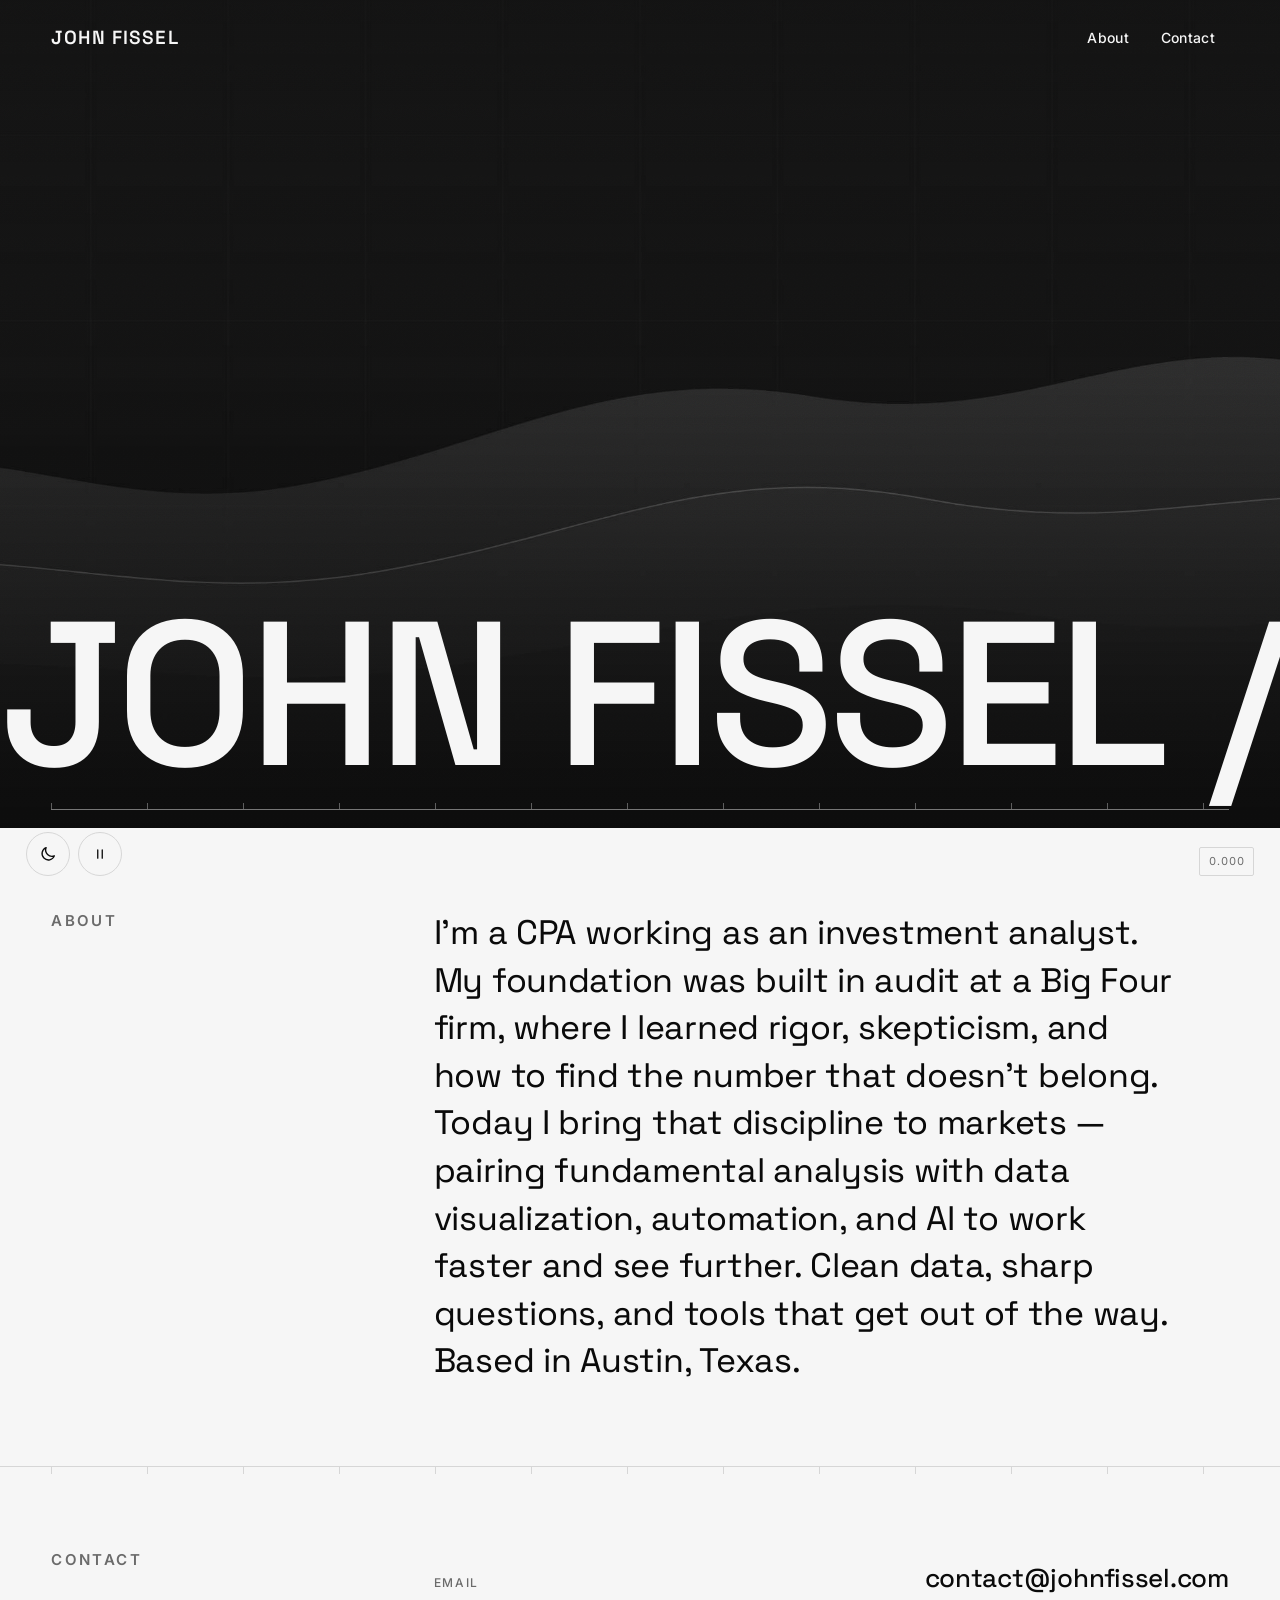
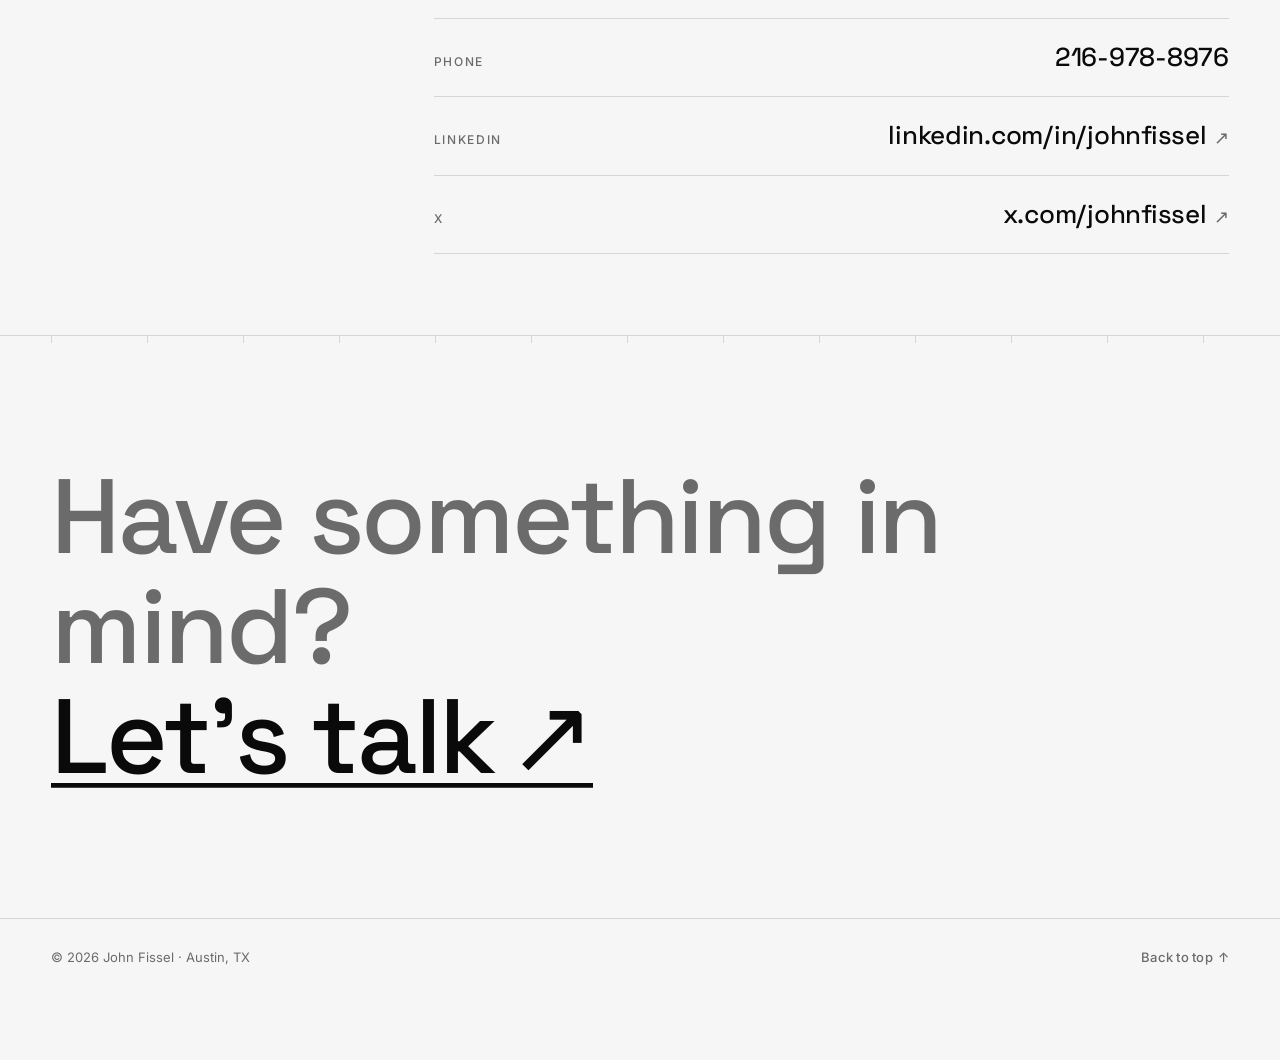
==== commit 2538f3f4: "Uppercase header brand and fix marquee loop flash - Render the header brand as JOHN FISSEL via text-" ====
--- a/index.html
+++ b/index.html
@@ -43,28 +43,11 @@
 
   <header class="site-head">
     <nav class="nav" aria-label="Primary">
-      <a class="brand" href="#top" aria-label="John Fissel — home">JF</a>
+      <a class="brand" href="#top">John Fissel</a>
       <ul class="nav-links">
         <li><a class="nav-link u-sweep" href="#about">About</a></li>
         <li><a class="nav-link u-sweep" href="#contact">Contact</a></li>
       </ul>
-      <button class="icon-btn theme-toggle" id="theme-toggle" type="button" aria-label="Toggle dark mode" aria-pressed="false">
-        <svg class="icon-sun" viewBox="0 0 24 24" width="18" height="18" aria-hidden="true" fill="none" stroke="currentColor" stroke-width="1.75" stroke-linecap="round">
-          <circle cx="12" cy="12" r="4.25"></circle>
-          <path d="M12 2.5v2.4M12 19.1v2.4M2.5 12h2.4M19.1 12h2.4M5.28 5.28l1.7 1.7M17.02 17.02l1.7 1.7M18.72 5.28l-1.7 1.7M6.98 17.02l-1.7 1.7"></path>
-        </svg>
-        <svg class="icon-moon" viewBox="0 0 24 24" width="18" height="18" aria-hidden="true" fill="none" stroke="currentColor" stroke-width="1.75" stroke-linecap="round" stroke-linejoin="round">
-          <path d="M20.5 14.5A8.5 8.5 0 0 1 9.5 3.5a8.5 8.5 0 1 0 11 11Z"></path>
-        </svg>
-      </button>
-      <button class="icon-btn marquee-toggle" id="marquee-toggle" type="button" aria-label="Pause the scrolling headline" aria-pressed="false">
-        <svg class="icon-pause" viewBox="0 0 24 24" width="18" height="18" aria-hidden="true" fill="none" stroke="currentColor" stroke-width="1.75" stroke-linecap="round">
-          <path d="M9 6.5v11M15 6.5v11"></path>
-        </svg>
-        <svg class="icon-play" viewBox="0 0 24 24" width="18" height="18" aria-hidden="true" fill="none" stroke="currentColor" stroke-width="1.75" stroke-linecap="round" stroke-linejoin="round">
-          <path d="M8.5 6.2v11.6L18 12Z"></path>
-        </svg>
-      </button>
     </nav>
   </header>
 
@@ -82,10 +65,9 @@
       </div>
       <h1 class="hero-line" id="hero-name">
         <span class="hero-line-in">
-          <span class="marquee-track">
-            <span class="marquee-item">John Fissel&nbsp;/ CPA&nbsp;/ Investment Analyst&nbsp;/&nbsp;</span>
-            <span class="marquee-item" aria-hidden="true">John Fissel&nbsp;/ CPA&nbsp;/ Investment Analyst&nbsp;/&nbsp;</span>
-          </span>
+          <!-- the two copies must stay back-to-back with no whitespace
+               between them, or the -50% loop point jumps visibly -->
+          <span class="marquee-track"><span class="marquee-item">John Fissel&nbsp;/ CPA&nbsp;/ Investment Analyst&nbsp;/&nbsp;</span><span class="marquee-item" aria-hidden="true">John Fissel&nbsp;/ CPA&nbsp;/ Investment Analyst&nbsp;/&nbsp;</span></span>
         </span>
       </h1>
     </section>
@@ -129,12 +111,6 @@
               <span class="contact-value u-sweep">x.com/johnfissel<span class="ext" aria-hidden="true">&nearr;</span></span>
             </a>
           </li>
-          <li>
-            <div class="contact-row">
-              <span class="contact-label">Location</span>
-              <span class="contact-value">Austin, TX</span>
-            </div>
-          </li>
         </ul>
       </div>
     </section>
@@ -152,13 +128,26 @@
     <a class="foot-top u-sweep" href="#top">Back to top<span class="foot-top-arrow" aria-hidden="true">&uarr;</span></a>
   </footer>
 
+  <div class="ui-cluster">
+    <button class="icon-btn theme-toggle" id="theme-toggle" type="button" aria-label="Toggle dark mode" aria-pressed="false">
+      <svg class="icon-sun" viewBox="0 0 24 24" width="18" height="18" aria-hidden="true" fill="none" stroke="currentColor" stroke-width="1.75" stroke-linecap="round">
+        <circle cx="12" cy="12" r="4.25"></circle>
+        <path d="M12 2.5v2.4M12 19.1v2.4M2.5 12h2.4M19.1 12h2.4M5.28 5.28l1.7 1.7M17.02 17.02l1.7 1.7M18.72 5.28l-1.7 1.7M6.98 17.02l-1.7 1.7"></path>
+      </svg>
+      <svg class="icon-moon" viewBox="0 0 24 24" width="18" height="18" aria-hidden="true" fill="none" stroke="currentColor" stroke-width="1.75" stroke-linecap="round" stroke-linejoin="round">
+        <path d="M20.5 14.5A8.5 8.5 0 0 1 9.5 3.5a8.5 8.5 0 1 0 11 11Z"></path>
+      </svg>
+    </button>
+    <button class="icon-btn marquee-toggle" id="marquee-toggle" type="button" aria-label="Pause the scrolling headline" aria-pressed="false">
+      <svg class="icon-pause" viewBox="0 0 24 24" width="18" height="18" aria-hidden="true" fill="none" stroke="currentColor" stroke-width="1.75" stroke-linecap="round">
+        <path d="M9 6.5v11M15 6.5v11"></path>
+      </svg>
+      <svg class="icon-play" viewBox="0 0 24 24" width="18" height="18" aria-hidden="true" fill="none" stroke="currentColor" stroke-width="1.75" stroke-linecap="round" stroke-linejoin="round">
+        <path d="M8.5 6.2v11.6L18 12Z"></path>
+      </svg>
+    </button>
+  </div>
+
   <div class="readout" id="readout" aria-hidden="true"><span id="readout-n">0.000</span></div>
-
-  <!-- Cloudflare Web Analytics (cookie-free). To enable: grab your beacon
-       token from the Cloudflare dashboard → Web Analytics, replace
-       REPLACE_WITH_CF_ANALYTICS_TOKEN below, and uncomment the script tag.
-       The CSP in _headers already allows it.
-  <script defer src="https://static.cloudflareinsights.com/beacon.min.js" data-cf-beacon='{"token": "REPLACE_WITH_CF_ANALYTICS_TOKEN"}'></script>
-  -->
 </body>
 </html>
--- a/styles.css
+++ b/styles.css
@@ -185,7 +185,8 @@
   font-family: var(--font-display);
   font-weight: 600;
   font-size: 1.1875rem;
-  letter-spacing: 0.04em;
+  letter-spacing: 0.06em;
+  text-transform: uppercase;
   padding: 0.75rem 0.75rem 0.75rem 0;
   margin-right: auto;
 }
@@ -216,24 +217,31 @@
   background-size: calc(100% - 1.75rem) 1px;
 }
 
+/* fixed control cluster, bottom-left — mirrors the scroll readout */
+.ui-cluster {
+  position: fixed;
+  left: clamp(0.875rem, 2vw, 2rem);
+  bottom: clamp(0.875rem, 2vw, 1.5rem);
+  z-index: 50;
+  display: flex;
+  gap: 0.5rem;
+}
+
 .icon-btn {
   display: grid;
   place-items: center;
   width: 2.75rem;
   height: 2.75rem;
   padding: 0;
-  border: 1px solid rgb(246 246 246 / 0.35);
+  border: 1px solid var(--hairline);
   border-radius: 50%;
-  background: transparent;
-  color: currentColor;
+  background: var(--bg);
+  color: var(--ink);
   cursor: pointer;
   transition: border-color 0.25s, transform 0.25s var(--ease-out);
 }
 
-.theme-toggle { margin-left: 0.5rem; }
-.marquee-toggle { margin-left: 0.25rem; }
-
-.icon-btn:hover { border-color: var(--g-paper); }
+.icon-btn:hover { border-color: var(--ink); }
 .icon-btn:active { transform: scale(0.92); }
 
 /* both icons stacked in the same cell; the active one rotates/fades in */
@@ -382,6 +390,10 @@
 .section:first-of-type { border-top: 0; }
 .section:first-of-type::before { content: none; }
 
+/* the hero's axis baseline already divides it from the first section */
+.hero + .section { border-top: 0; }
+.hero + .section::before { content: none; }
+
 #about, #contact, .error-hero {
   display: grid;
   grid-template-columns: 1fr;
@@ -517,7 +529,8 @@
   flex-wrap: wrap;
   max-width: var(--maxw);
   margin-inline: auto;
-  padding: 1.75rem var(--pad) 2rem;
+  /* extra bottom padding clears the fixed control cluster and readout */
+  padding: 1.75rem var(--pad) 5.75rem;
   border-top: 1px solid var(--hairline);
 }
 
@@ -564,8 +577,7 @@
 }
 
 html:not(.js) .readout { display: none; }
-html:not(.js) .theme-toggle { display: none; }
-html:not(.js) .marquee-toggle { display: none; }
+html:not(.js) .ui-cluster { display: none; }
 
 /* ---------- Error page (404.html) ---------- */
 
@@ -575,9 +587,6 @@
 }
 
 .page-error .site-head :focus-visible { outline-color: var(--ink); }
-
-.page-error .icon-btn { border-color: var(--hairline); }
-.page-error .icon-btn:hover { border-color: var(--ink); }
 
 .error-hero {
   min-height: 62svh;
@@ -669,25 +678,10 @@
     transition: transform 0.5s var(--ease-out), opacity 0.3s linear;
   }
 
-  /* whole-page crossfade while the theme flips; .theme-anim is added by JS
-     for ~0.5s around the switch */
-  html.theme-anim,
-  html.theme-anim body,
-  html.theme-anim * {
-    transition:
-      background-color 0.5s ease,
-      color 0.5s ease,
-      border-color 0.5s ease,
-      fill 0.5s ease,
-      stroke 0.5s ease,
-      transform 0.5s var(--ease-out) !important;
-  }
-
   .brand { animation: fade-in 0.6s ease 0.1s both; }
   .nav-links li:nth-child(1) { animation: fade-in 0.6s ease 0.3s both; }
   .nav-links li:nth-child(2) { animation: fade-in 0.6s ease 0.42s both; }
-  .theme-toggle { animation: fade-in 0.6s ease 0.54s both; }
-  .marquee-toggle { animation: fade-in 0.6s ease 0.66s both; }
+  .ui-cluster { animation: fade-in 0.6s ease 0.54s both; }
 
   @keyframes fade-in {
     from { opacity: 0; transform: translateY(-6px); }
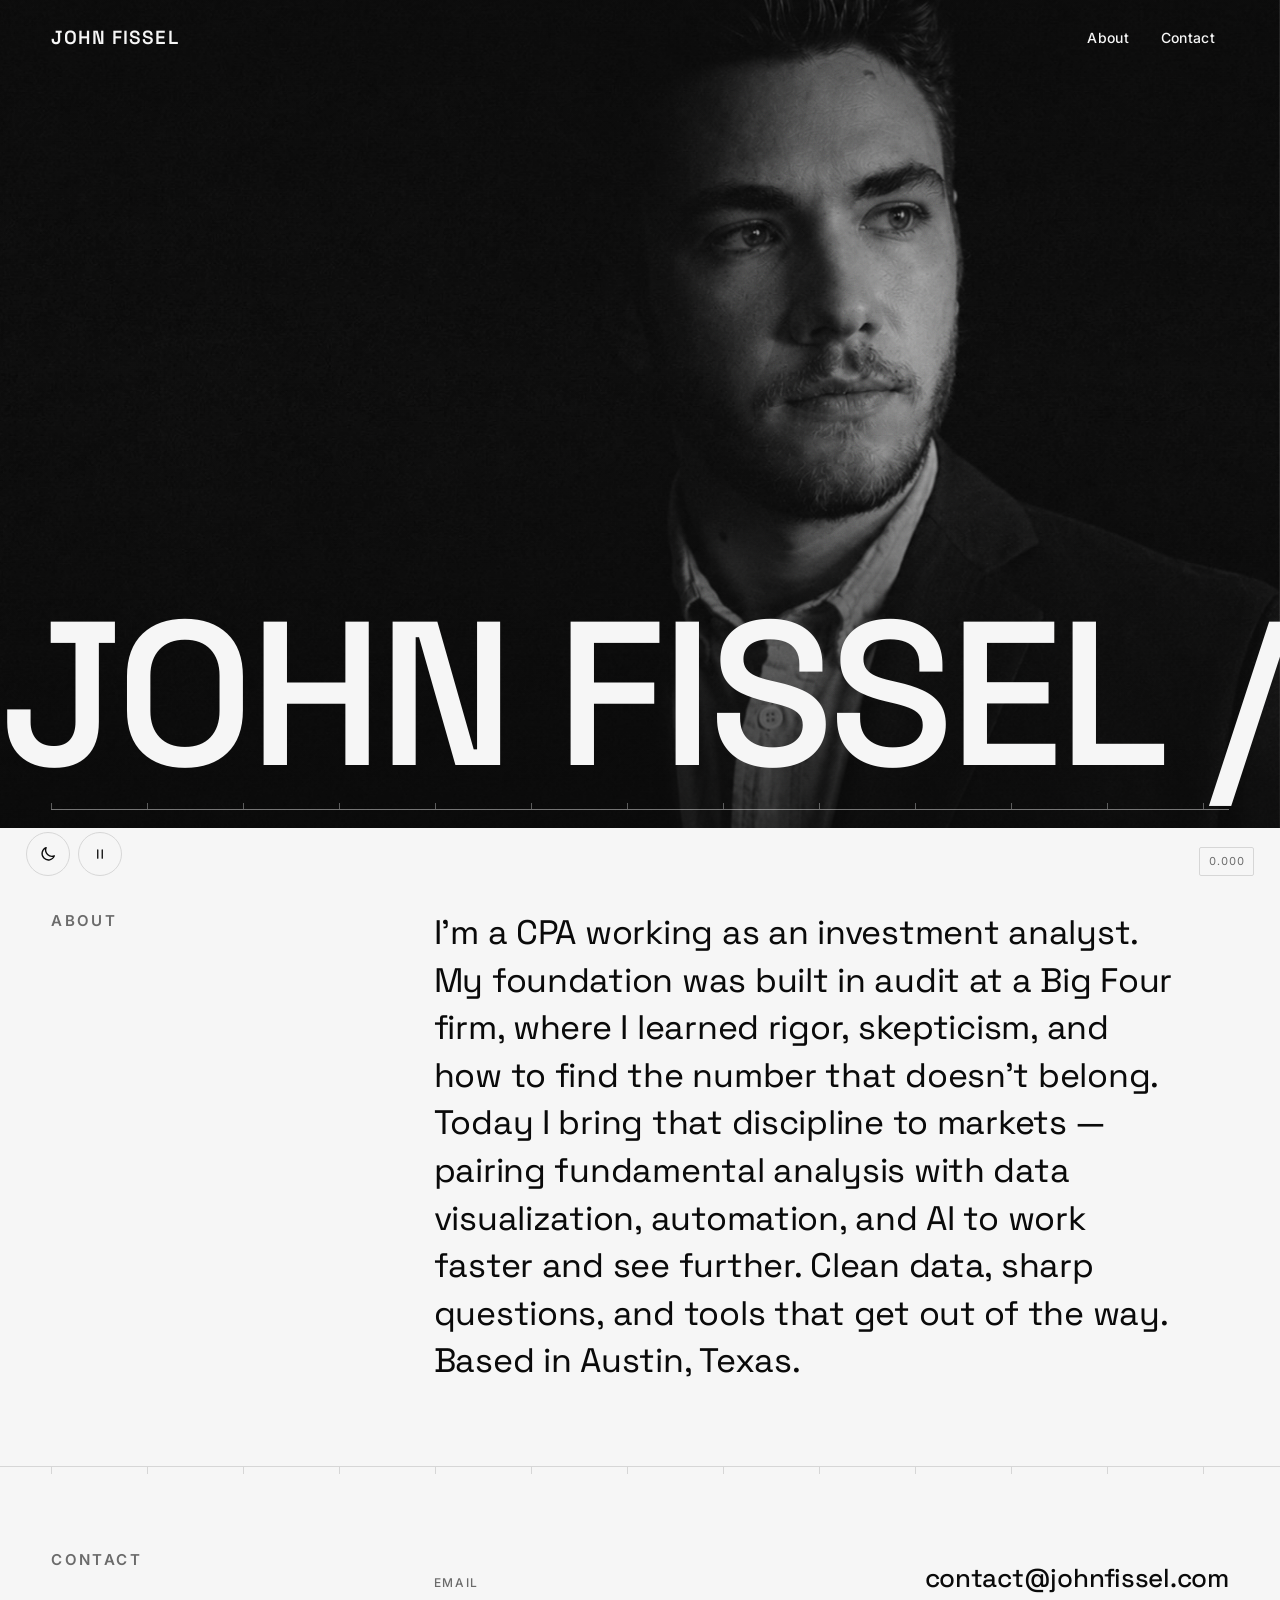
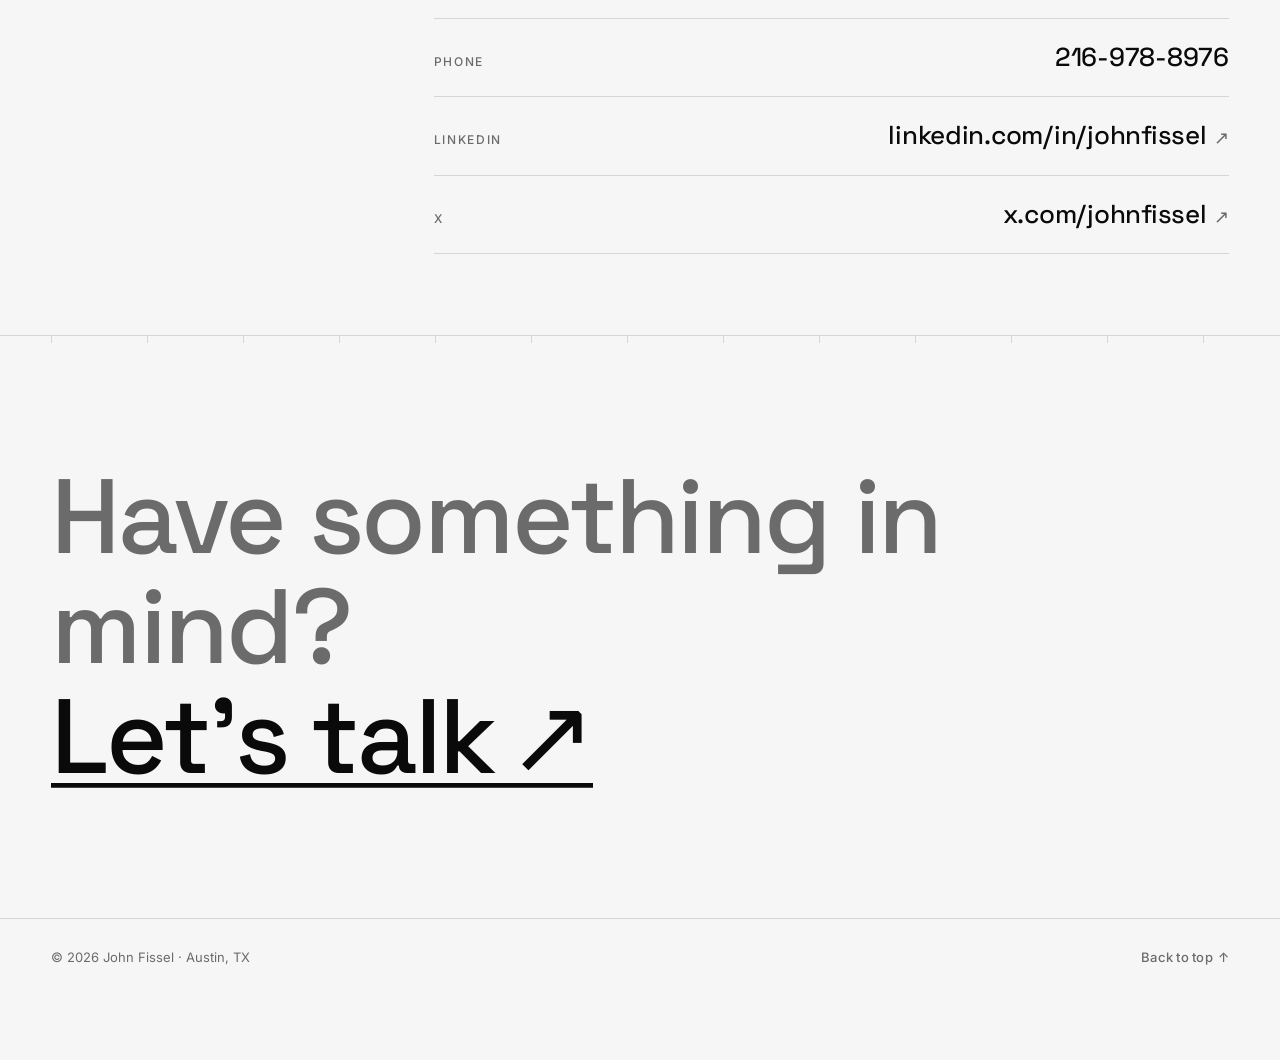
==== commit 9fdde8ab: "Replace placeholder hero image with portrait photo Swap the abstract ridgeline placeholder for John'" ====
--- a/index.html
+++ b/index.html
@@ -61,7 +61,7 @@
              CSS applies filter:grayscale(1) + a bottom scrim, so any
              color photo goes monochrome and the name stays readable.
              ============================================================ -->
-        <img src="/assets/hero.jpg" width="2400" height="1350" alt="Abstract grayscale landscape of layered chart-like ridgelines" fetchpriority="high" decoding="async">
+        <img src="/assets/hero.jpg" width="1586" height="992" alt="Black-and-white portrait of John Fissel in a dark blazer, lit from the side against a black background" fetchpriority="high" decoding="async">
       </div>
       <h1 class="hero-line" id="hero-name">
         <span class="hero-line-in">
--- a/styles.css
+++ b/styles.css
@@ -295,6 +295,9 @@
   width: 100%;
   height: 112%;
   object-fit: cover;
+  /* subject sits right-of-center with his head near the top; keep both in
+     frame when narrow viewports crop the sides or parallax crops the top */
+  object-position: 65% 28%;
   filter: grayscale(1);
   will-change: transform;
 }
@@ -318,7 +321,7 @@
   position: absolute;
   inset: 0;
   z-index: 1;
-  background: linear-gradient(180deg, rgb(10 10 10 / 0.45) 0%, rgb(10 10 10 / 0.12) 45%, rgb(10 10 10 / 0.62) 100%);
+  background: linear-gradient(180deg, rgb(10 10 10 / 0.45) 0%, rgb(10 10 10 / 0.12) 45%, rgb(10 10 10 / 0.74) 100%);
 }
 
 /* axis baseline with upward ticks — the ticker reads as a chart axis */
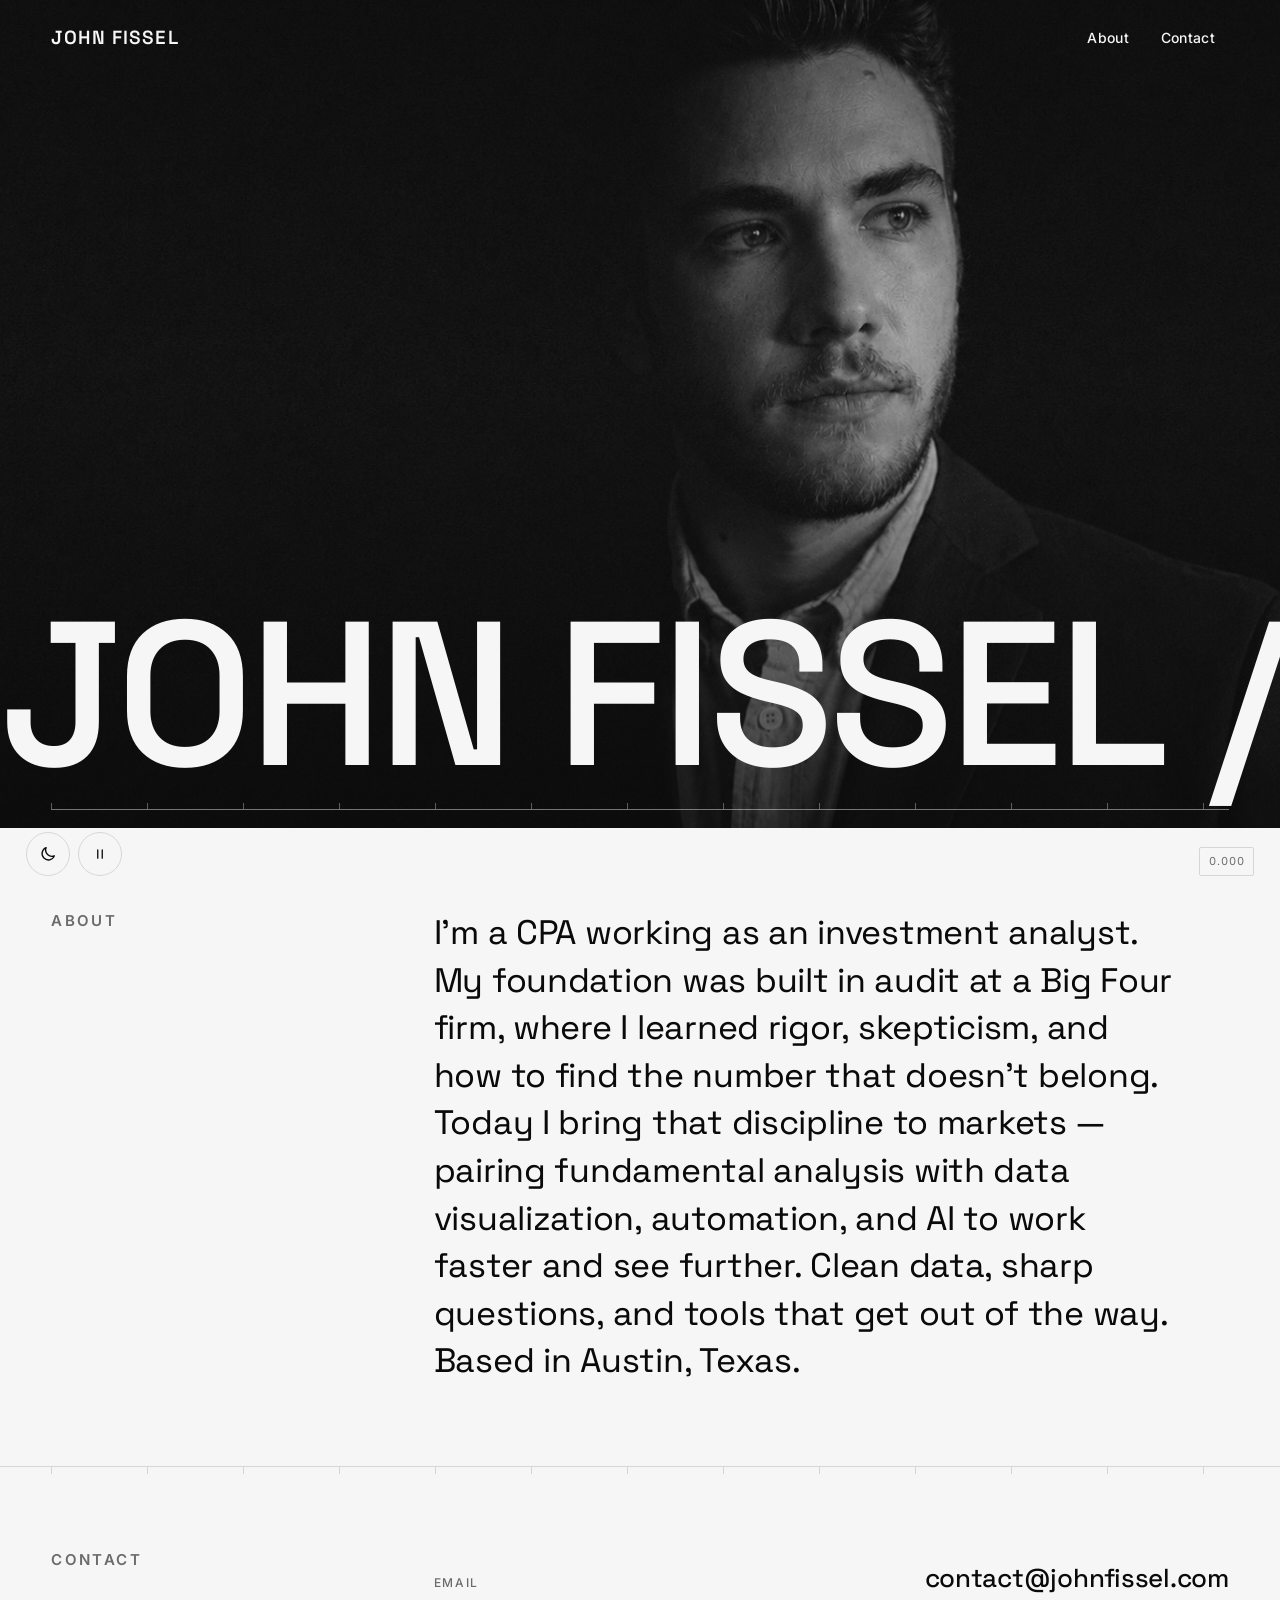
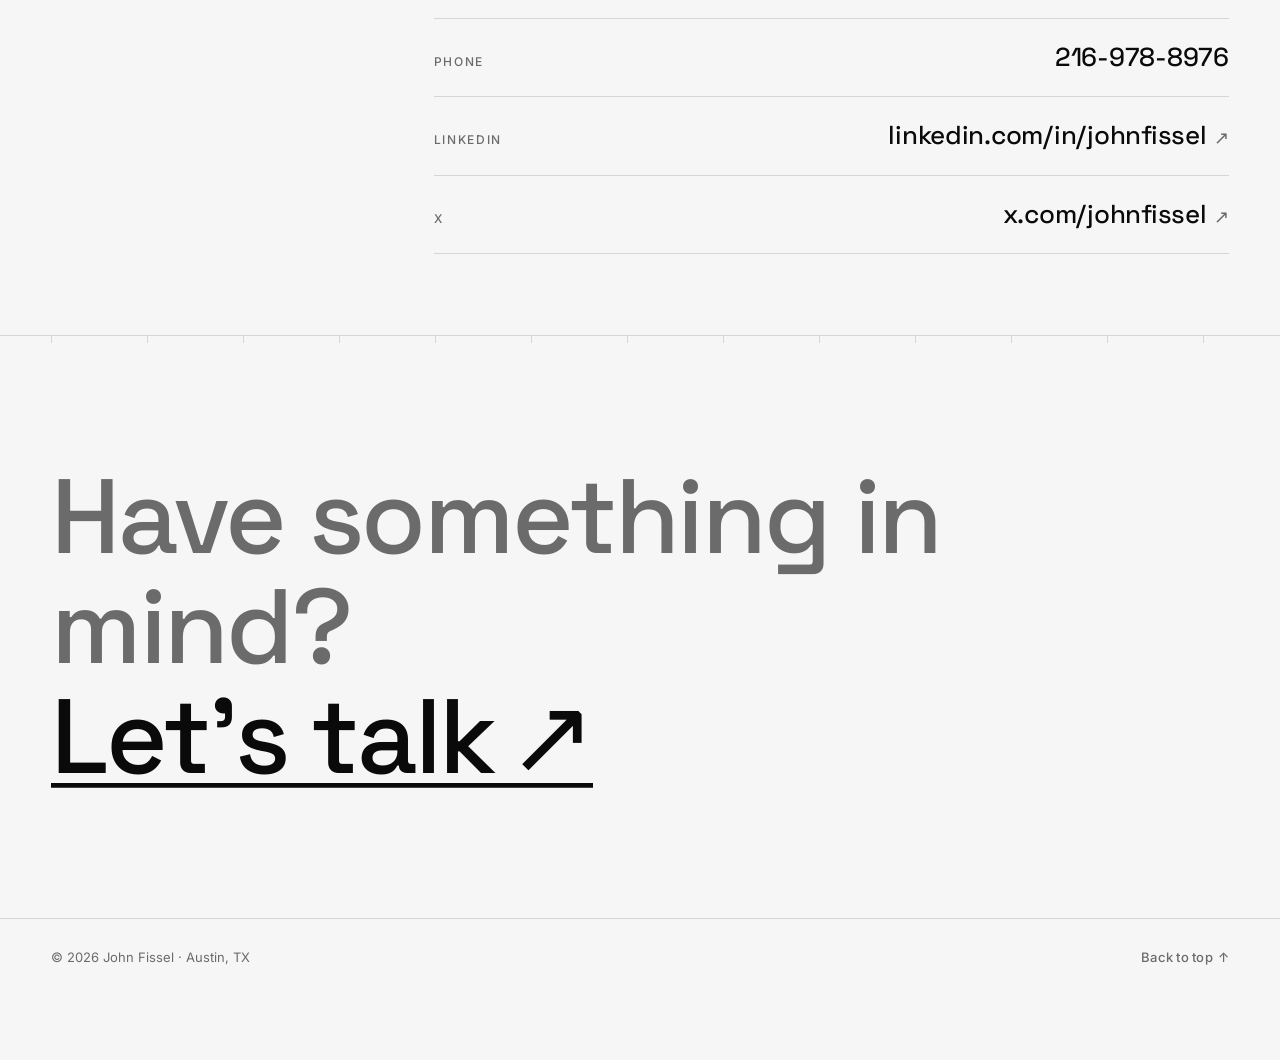
==== commit 0349122d: "Fix Safari-specific hero flashing, marquee pause snap, and memory reloads All three glitches shared " ====
--- a/index.html
+++ b/index.html
@@ -58,8 +58,10 @@
              HERO IMAGE — swap here.
              Replace /assets/hero.jpg with any photo (same filename, or
              update this src). Keep width/height in the same ~16:9 ratio.
-             CSS applies filter:grayscale(1) + a bottom scrim, so any
-             color photo goes monochrome and the name stays readable.
+             Supply it already in black-and-white: grayscale is baked into
+             the asset, NOT applied via CSS filter, because filtering this
+             parallaxed layer makes Safari flash gray / flicker and bloats
+             its layer memory. A bottom scrim keeps the name readable.
              ============================================================ -->
         <img src="/assets/hero.jpg" width="1586" height="992" alt="Black-and-white portrait of John Fissel in a dark blazer, lit from the side against a black background" fetchpriority="high" decoding="async">
       </div>
--- a/styles.css
+++ b/styles.css
@@ -277,7 +277,9 @@
 .hero {
   position: relative;
   overflow: hidden;
-  min-height: min(92svh, 62rem);
+  /* the 48vw term lets the hero grow with viewport width (~2:1 aspect cap),
+     so huge screens don't crop the photo down to a face-filling strip */
+  min-height: min(92svh, max(62rem, 48vw));
   display: flex;
   align-items: flex-end;
 }
@@ -298,20 +300,24 @@
   /* subject sits right-of-center with his head near the top; keep both in
      frame when narrow viewports crop the sides or parallax crops the top */
   object-position: 65% 28%;
-  filter: grayscale(1);
-  will-change: transform;
-}
-
-/* film grain so the photo reads as texture, not a flat JPG */
+  /* no filter and no will-change here: grayscale is baked into the JPEG.
+     A runtime filter on this parallaxed layer makes Safari flash gray and
+     flicker while it re-rasterizes, and (with will-change) pins a second
+     full-size GPU buffer that pushes Safari into its memory-kill reload */
+}
+
+/* film grain so the photo reads as texture, not a flat JPG.
+   Plain low-opacity desaturated noise — mix-blend-mode here made Safari
+   drop/re-apply the blend while the hero animates (gray wash, flicker)
+   and forced an extra full-hero compositing buffer */
 .hero-media::before {
   content: "";
   position: absolute;
   inset: 0;
   z-index: 1;
-  background-image: url("data:image/svg+xml,%3Csvg xmlns='http://www.w3.org/2000/svg' width='160' height='160'%3E%3Cfilter id='n'%3E%3CfeTurbulence type='fractalNoise' baseFrequency='0.9' numOctaves='2' stitchTiles='stitch'/%3E%3C/filter%3E%3Crect width='100%25' height='100%25' filter='url(%23n)'/%3E%3C/svg%3E");
+  background-image: url("data:image/svg+xml,%3Csvg xmlns='http://www.w3.org/2000/svg' width='160' height='160'%3E%3Cfilter id='n'%3E%3CfeTurbulence type='fractalNoise' baseFrequency='0.9' numOctaves='2' stitchTiles='stitch'/%3E%3CfeColorMatrix type='saturate' values='0'/%3E%3C/filter%3E%3Crect width='100%25' height='100%25' filter='url(%23n)'/%3E%3C/svg%3E");
   background-size: 160px 160px;
-  mix-blend-mode: overlay;
-  opacity: 0.16;
+  opacity: 0.07;
   pointer-events: none;
 }
 
@@ -360,9 +366,11 @@
 
 .hero-line-in { display: inline-block; }
 
+/* no will-change: the running animation already promotes the track, and a
+   permanent hint kept this huge text layer resident even while paused,
+   feeding Safari's out-of-memory page reload */
 .marquee-track {
   display: inline-block;
-  will-change: transform;
 }
 
 .marquee-item { display: inline-block; }
@@ -667,7 +675,10 @@
     animation: marquee 90s linear infinite;
   }
 
-  /* WCAG 2.2.2 — the nav pause button freezes the ticker in place */
+  /* WCAG 2.2.2 — the pause button freezes the ticker in place. JS pins the
+     live transform inline and kills the animation (Safari's compositor-thread
+     animations snap to a stale position when play-state pauses them); this
+     rule is only the fallback if that freeze throws */
   html.marquee-paused .marquee-track {
     animation-play-state: paused;
   }
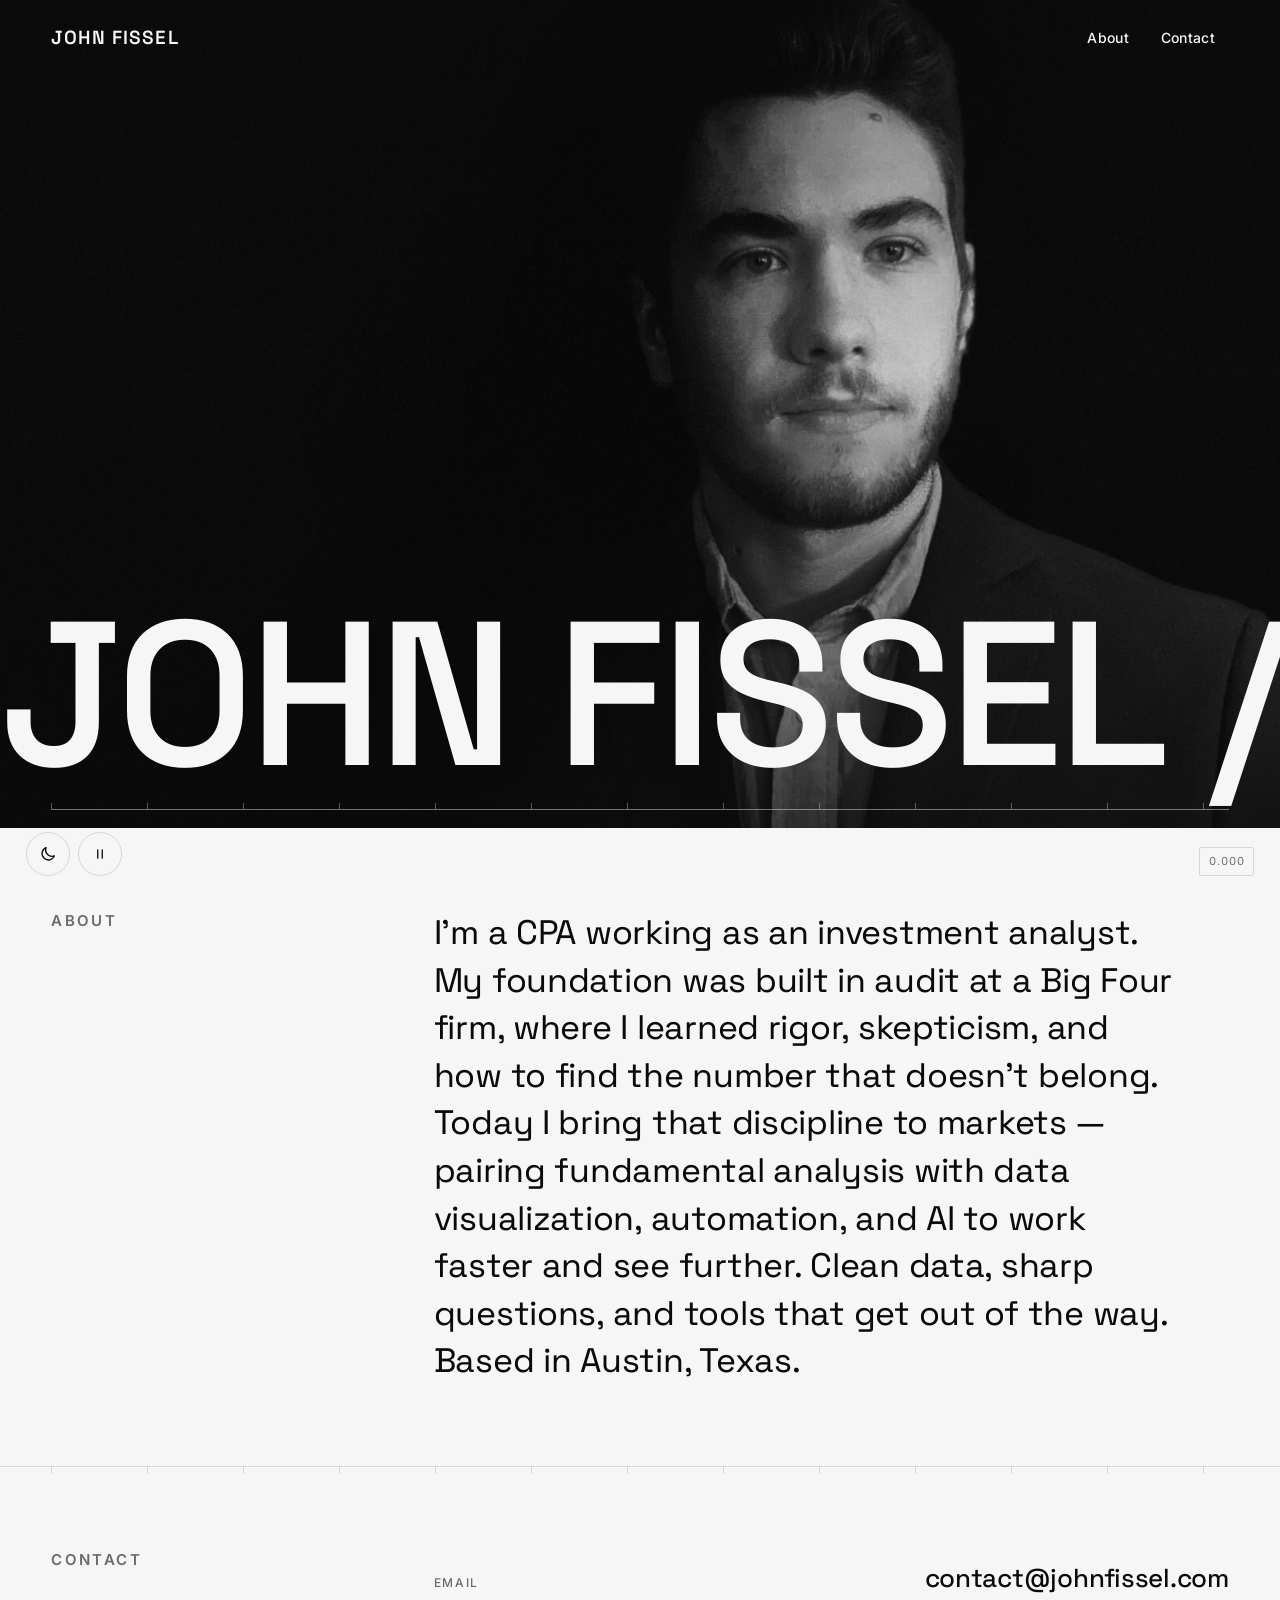
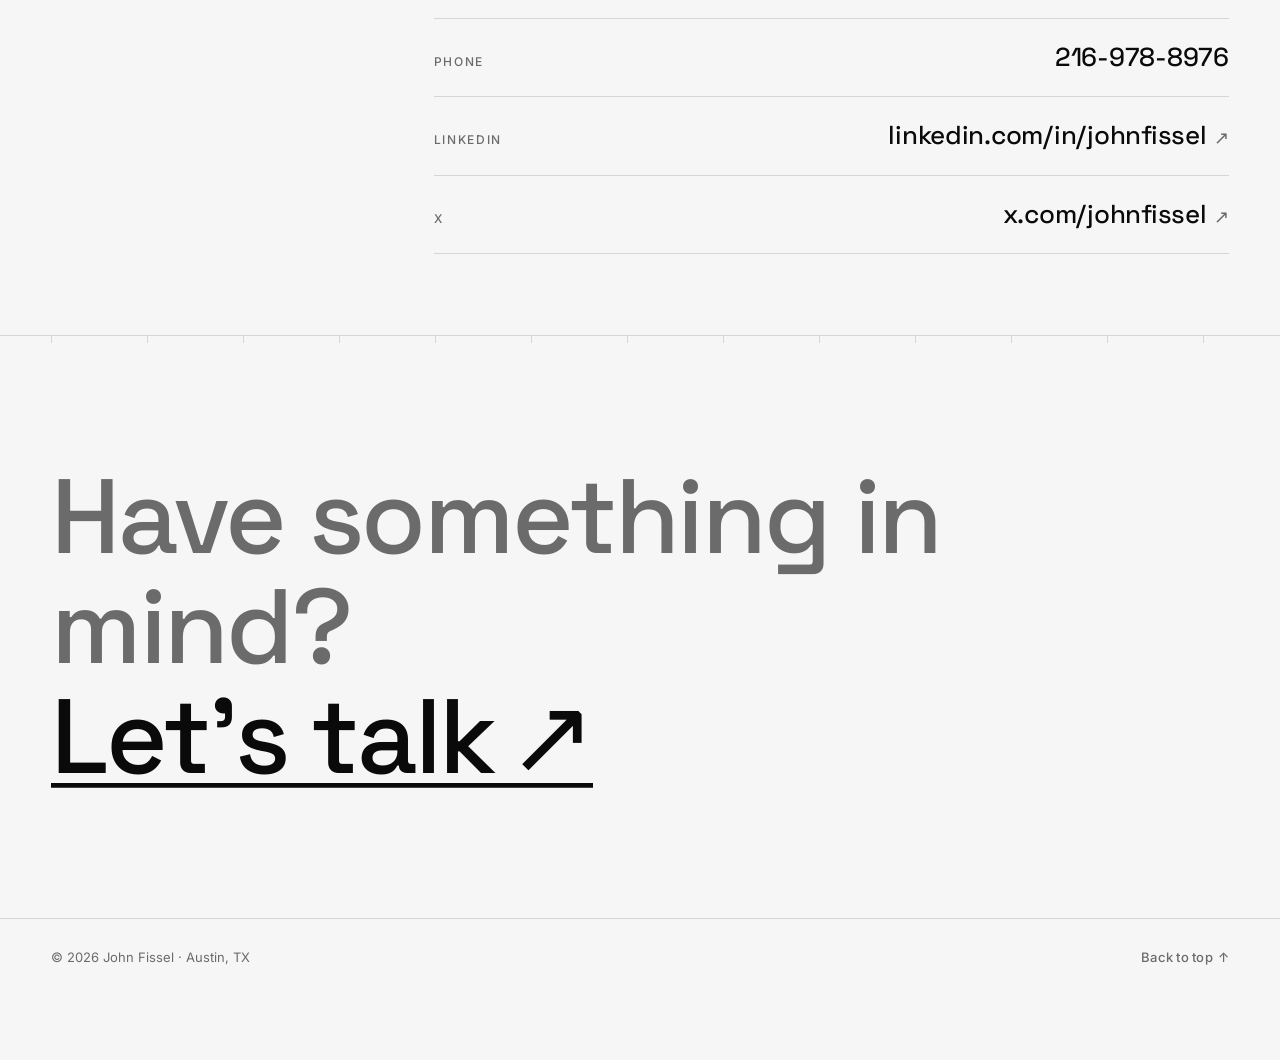
==== commit b7a83523: "Replace hero image with new portrait Swap in the new 2000x1250 photo, baked to single-channel graysc" ====
--- a/index.html
+++ b/index.html
@@ -63,7 +63,7 @@
              parallaxed layer makes Safari flash gray / flicker and bloats
              its layer memory. A bottom scrim keeps the name readable.
              ============================================================ -->
-        <img src="/assets/hero.jpg" width="1586" height="992" alt="Black-and-white portrait of John Fissel in a dark blazer, lit from the side against a black background" fetchpriority="high" decoding="async">
+        <img src="/assets/hero.jpg" width="2000" height="1250" alt="Black-and-white portrait of John Fissel in a dark blazer, lit from the side against a black background" fetchpriority="high" decoding="async">
       </div>
       <h1 class="hero-line" id="hero-name">
         <span class="hero-line-in">
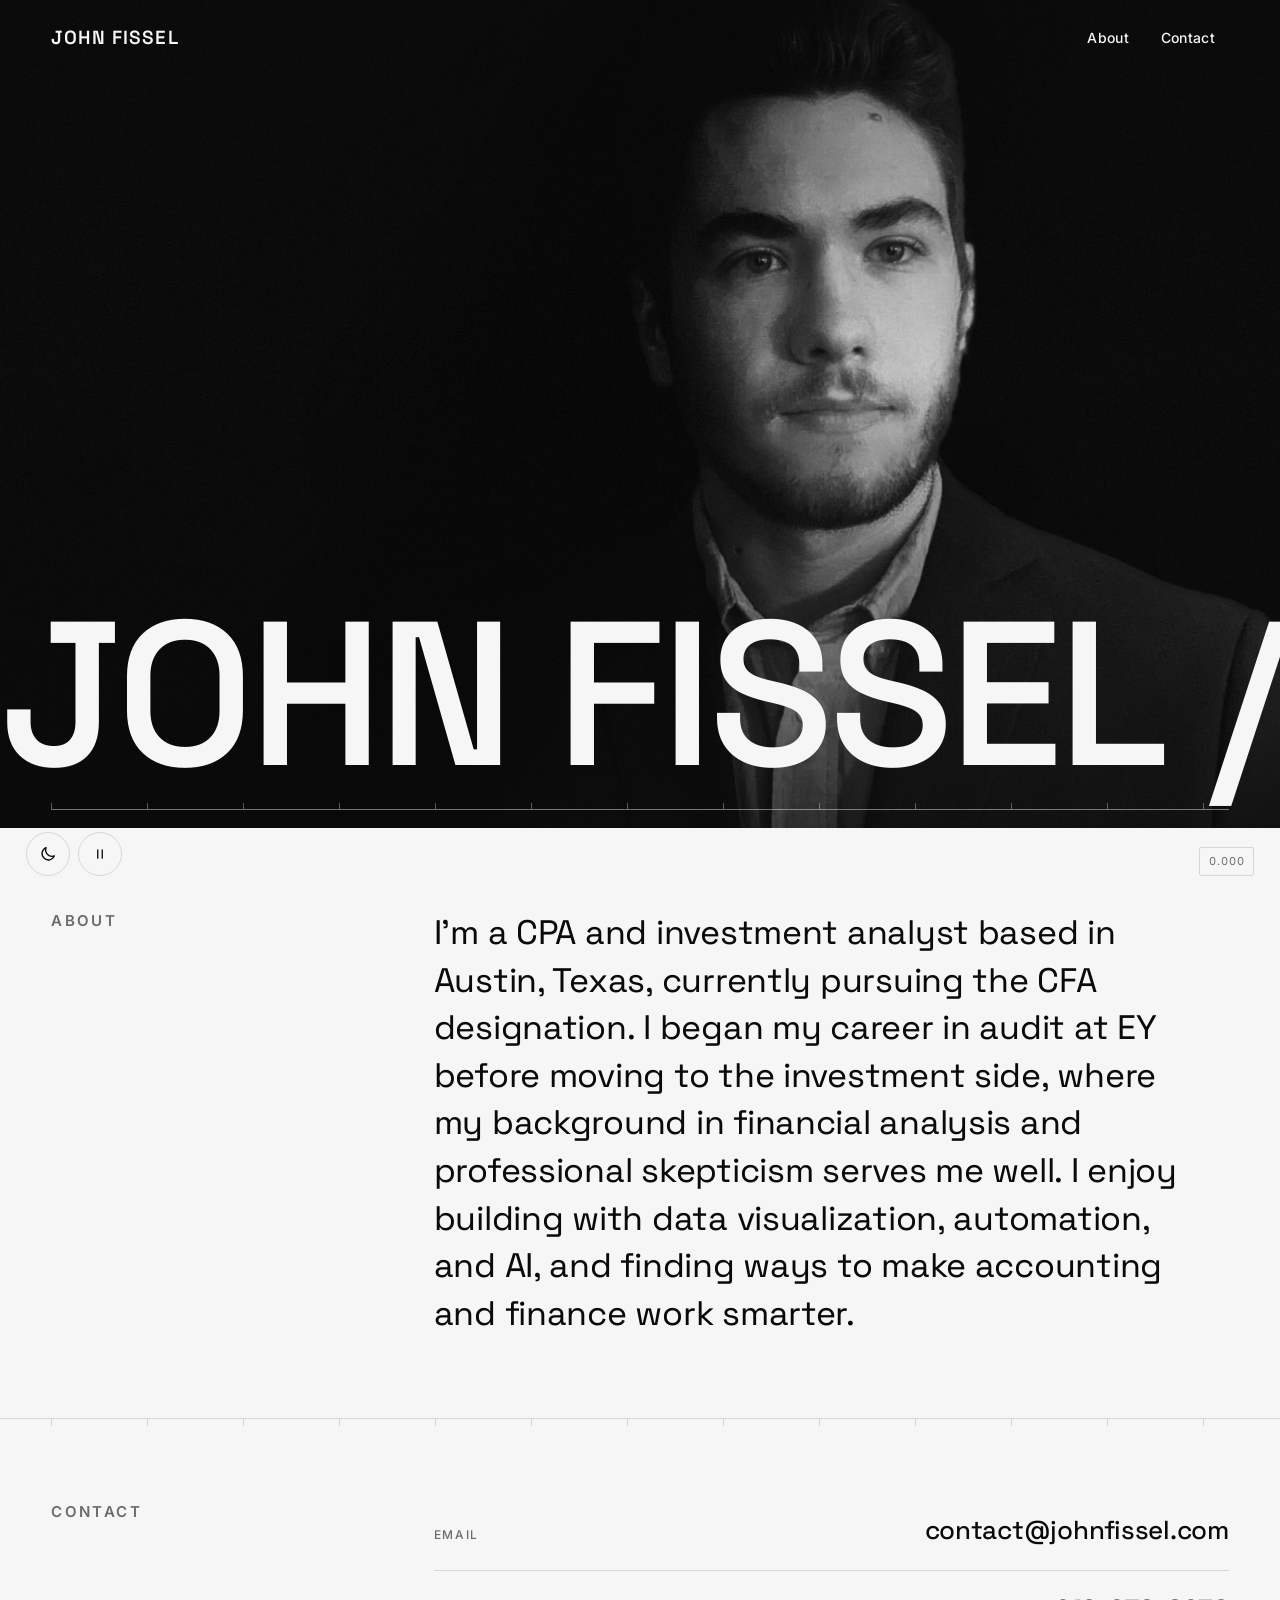
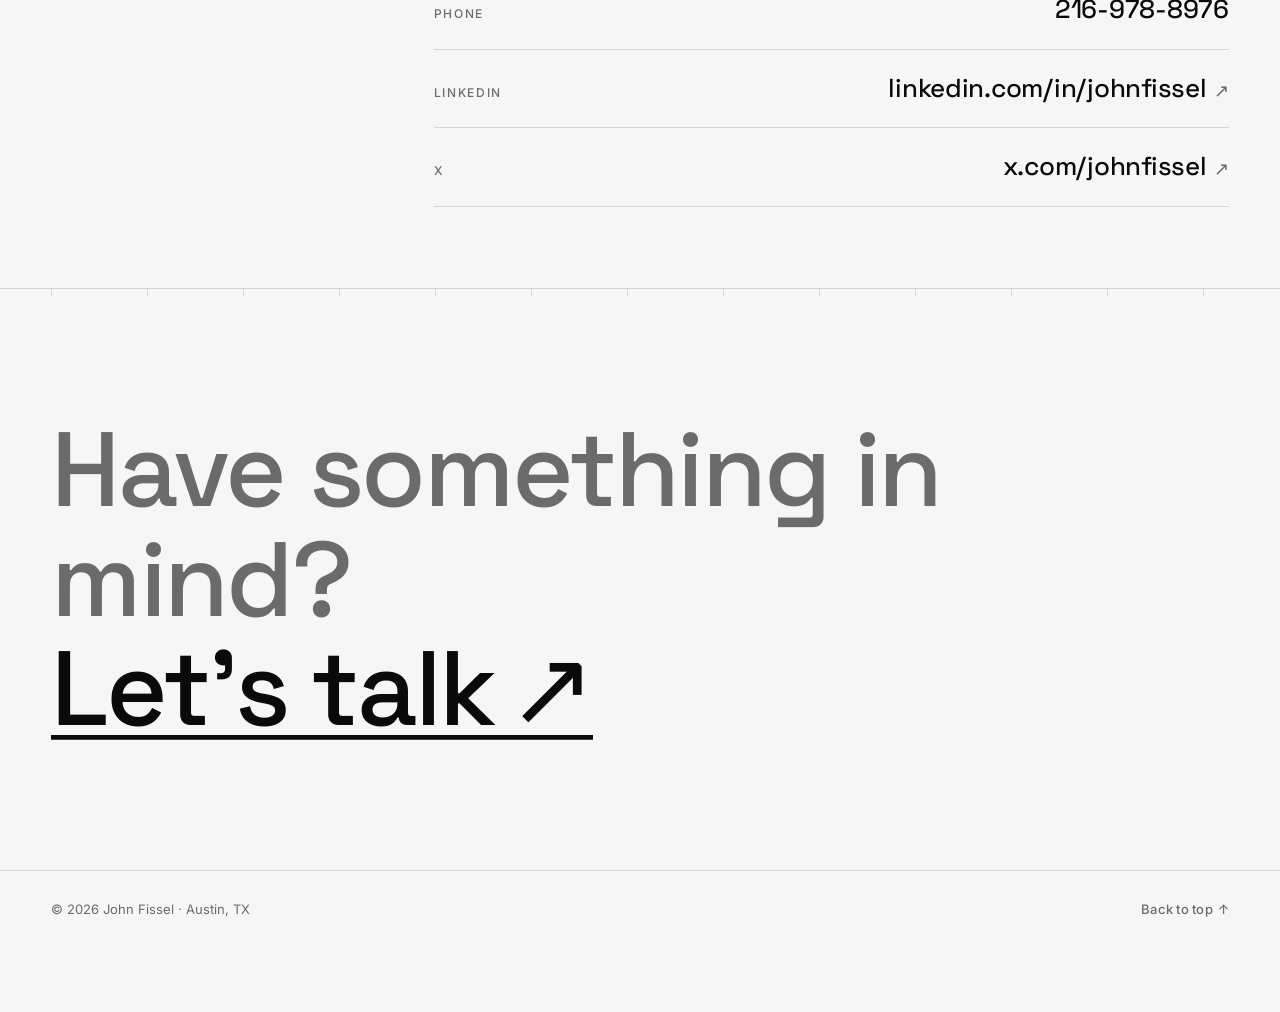
==== commit 5b161c32: "Merge pull request #7 from jfissel/claude/website-copy-assets-22gj06 Update bio and 404 page messagi" ====
--- a/index.html
+++ b/index.html
@@ -79,7 +79,7 @@
         <h2 class="label">About</h2>
       </div>
       <div class="content reveal-group">
-        <p class="lede">I’m a CPA working as an investment analyst. My foundation was built in audit at a Big&nbsp;Four firm, where I learned rigor, skepticism, and how to find the number that doesn’t belong. Today I bring that discipline to markets — pairing fundamental analysis with data visualization, automation, and AI to work faster and see further. Clean data, sharp questions, and tools that get out of the way. Based in Austin, Texas.</p>
+        <p class="lede">I’m a CPA and investment analyst based in Austin, Texas, currently pursuing the CFA designation. I began my career in audit at EY before moving to the investment side, where my background in financial analysis and professional skepticism serves me well. I enjoy building with data visualization, automation, and AI, and finding ways to make accounting and finance work smarter.</p>
       </div>
     </section>
 
--- a/styles.css
+++ b/styles.css
@@ -398,9 +398,6 @@
   background-repeat: repeat-x;
 }
 
-.section:first-of-type { border-top: 0; }
-.section:first-of-type::before { content: none; }
-
 /* the hero's axis baseline already divides it from the first section */
 .hero + .section { border-top: 0; }
 .hero + .section::before { content: none; }
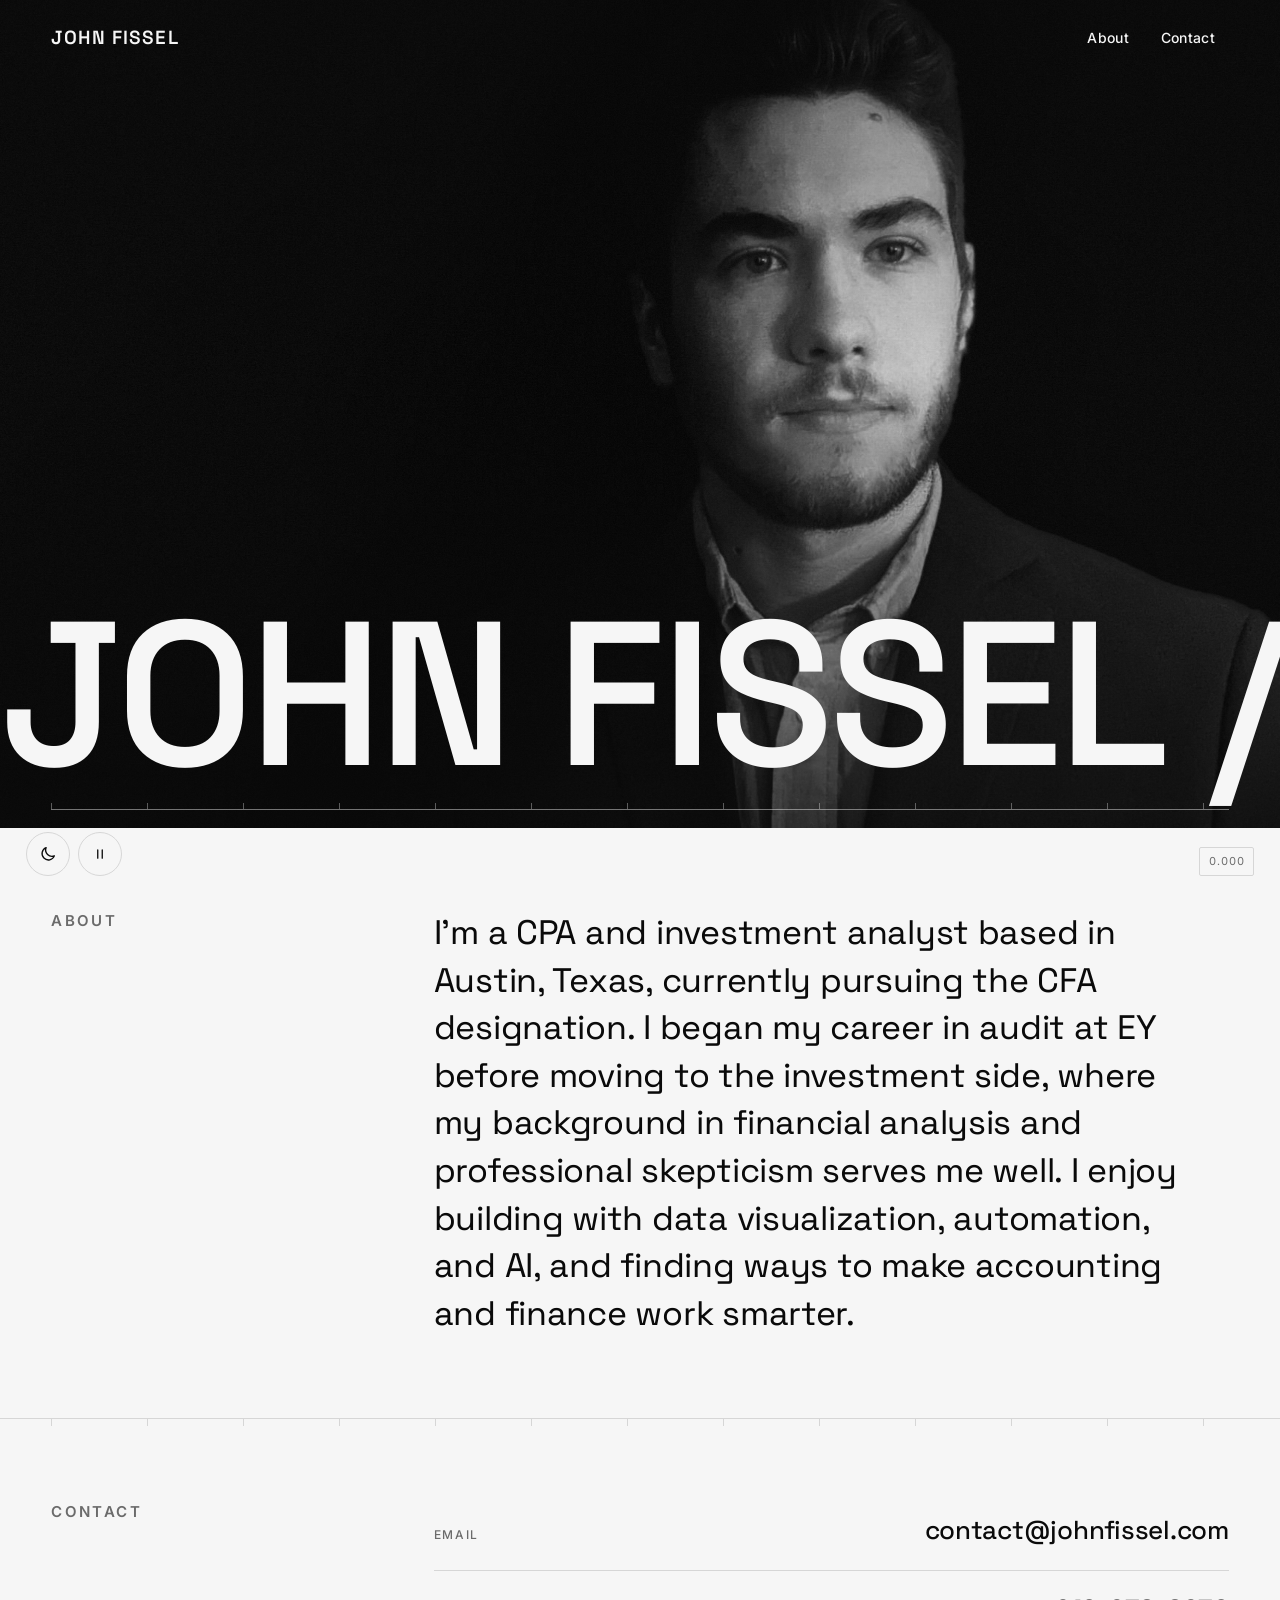
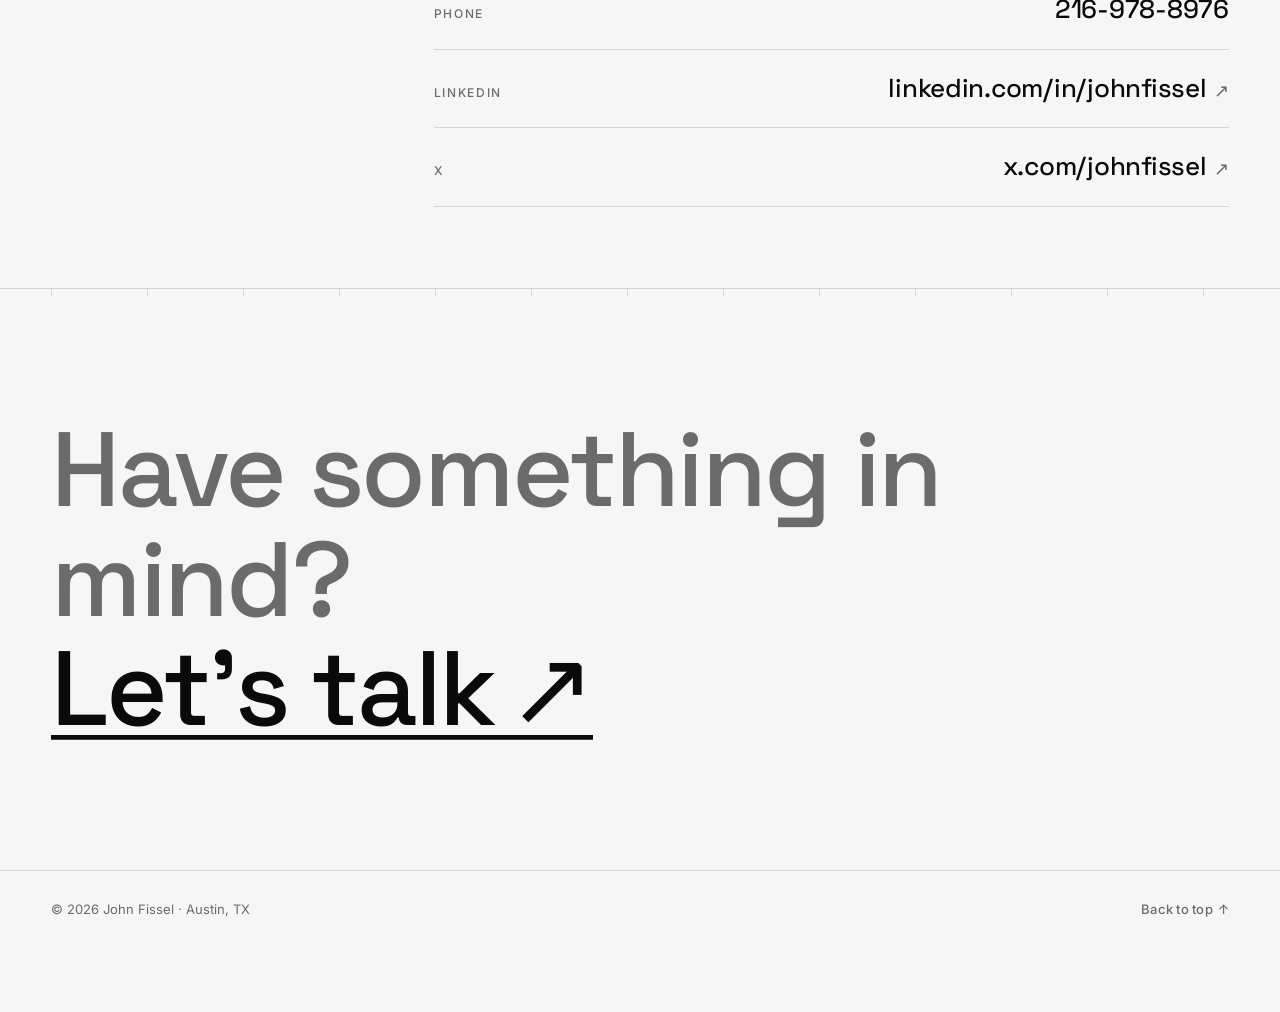
==== commit 617c4833: "Improve accessibility and robustness of interactive UI" ====
--- a/index.html
+++ b/index.html
@@ -31,7 +31,7 @@
   <link rel="preload" href="/assets/fonts/space-grotesk-var.06408904.woff2" as="font" type="font/woff2" crossorigin>
   <link rel="preload" href="/assets/fonts/inter-var.3100e775.woff2" as="font" type="font/woff2" crossorigin>
 
-  <script>(function(){var d=document.documentElement;d.classList.add("js");try{var t=localStorage.getItem("theme");if(t==="light"||t==="dark")d.dataset.theme=t;}catch(e){}})()</script>
+  <script>(function(){var d=document.documentElement;try{var t=localStorage.getItem("theme");if(t==="light"||t==="dark")d.dataset.theme=t;}catch(e){}})()</script>
 
   <link rel="stylesheet" href="/styles.css">
   <script src="/main.js" defer></script>
@@ -131,7 +131,7 @@
   </footer>
 
   <div class="ui-cluster">
-    <button class="icon-btn theme-toggle" id="theme-toggle" type="button" aria-label="Toggle dark mode" aria-pressed="false">
+    <button class="icon-btn theme-toggle" id="theme-toggle" type="button" aria-label="Switch to dark mode" aria-pressed="false">
       <svg class="icon-sun" viewBox="0 0 24 24" width="18" height="18" aria-hidden="true" fill="none" stroke="currentColor" stroke-width="1.75" stroke-linecap="round">
         <circle cx="12" cy="12" r="4.25"></circle>
         <path d="M12 2.5v2.4M12 19.1v2.4M2.5 12h2.4M19.1 12h2.4M5.28 5.28l1.7 1.7M17.02 17.02l1.7 1.7M18.72 5.28l-1.7 1.7M6.98 17.02l-1.7 1.7"></path>
